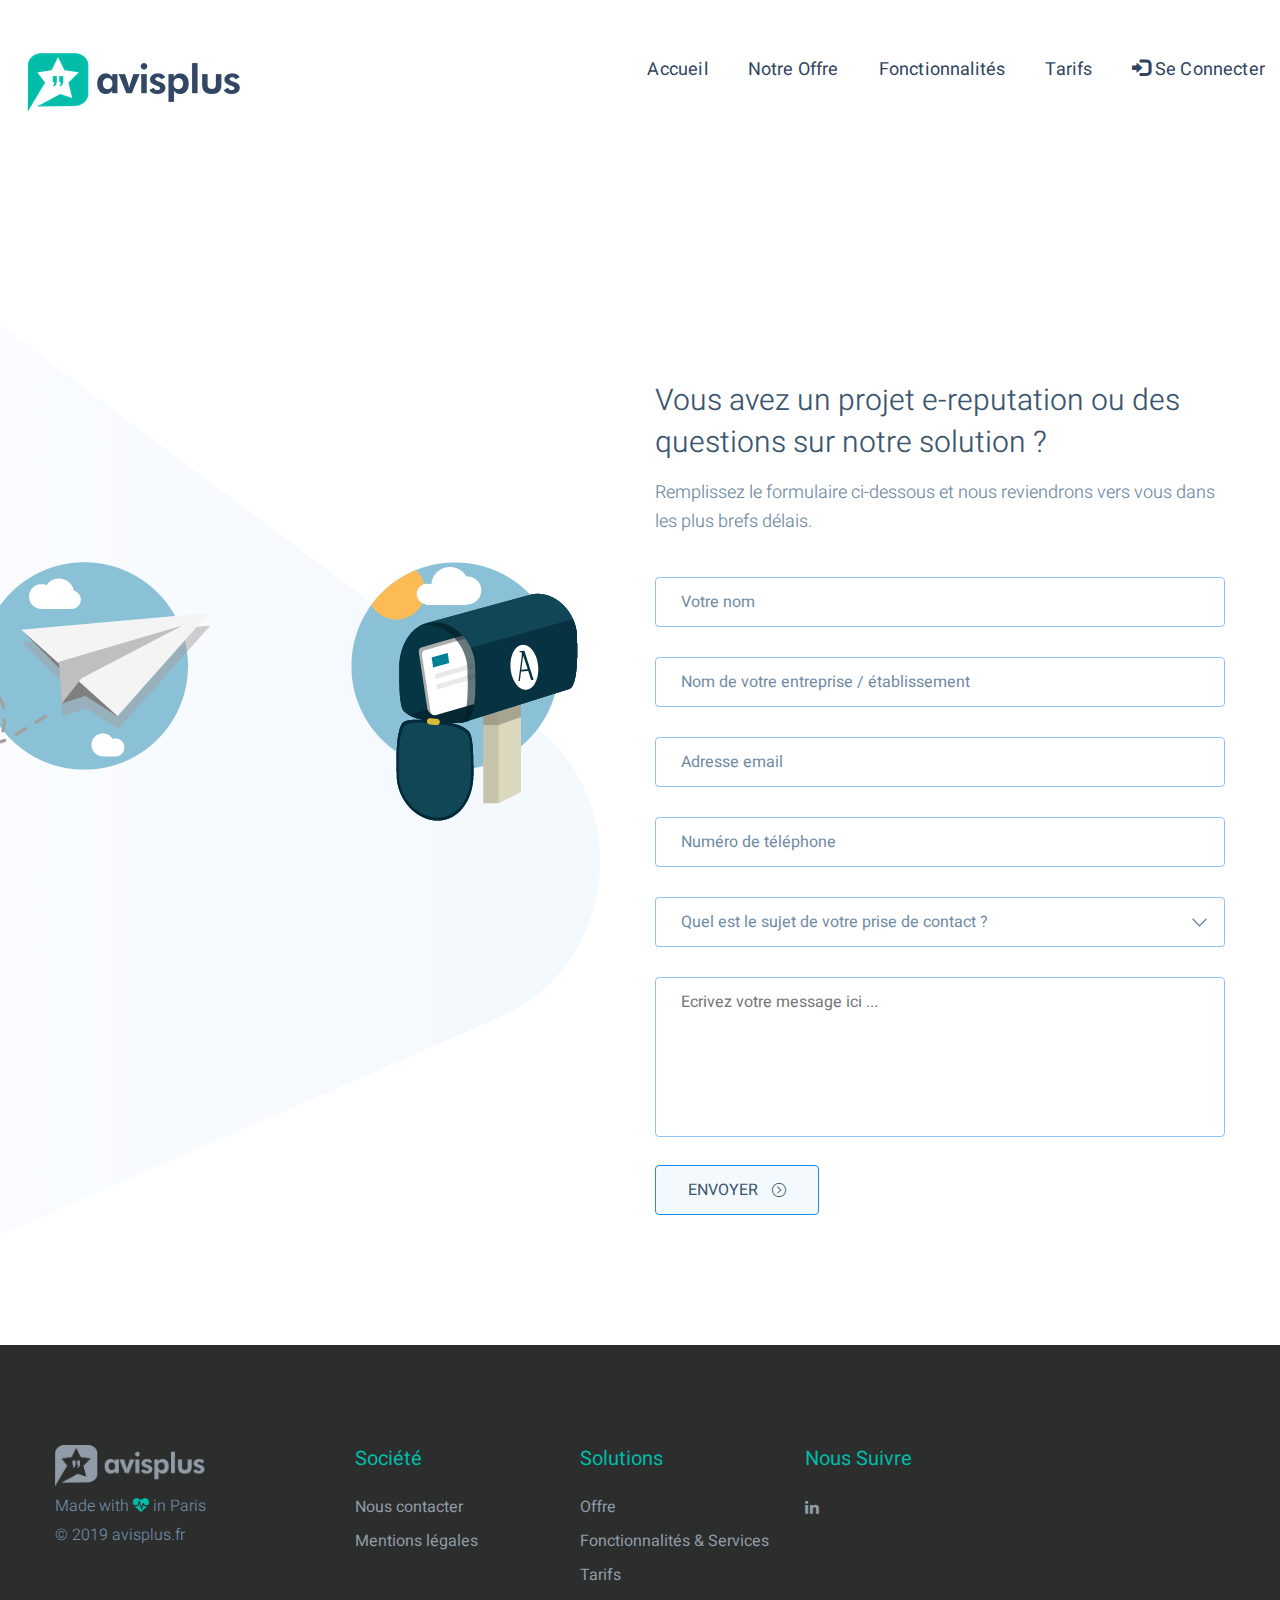
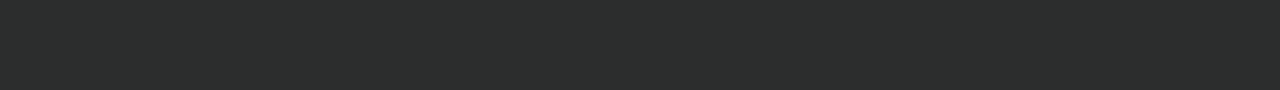
==== contact.html @ 587a40b3 "d" ====
<!DOCTYPE html>
<html>
<head>
<meta charset="utf-8">
<title>avisplus</title>
<!-- Stylesheets -->
<link href="css/bootstrap.css" rel="stylesheet">
<link href="css/style.css" rel="stylesheet">
<link href="css/custom.css" rel="stylesheet">
<link rel="shortcut icon" href="images/favicon.png" type="image/x-icon">
<link rel="icon" href="images/favicon.png" type="image/x-icon">
<!-- Responsive -->
<meta http-equiv="X-UA-Compatible" content="IE=edge">
<meta name="viewport" content="width=device-width, initial-scale=1.0, maximum-scale=1.0, user-scalable=0">
<link href="css/responsive.css" rel="stylesheet">
<!--[if lt IE 9]><script src="https://cdnjs.cloudflare.com/ajax/libs/html5shiv/3.7.3/html5shiv.js"></script><![endif]-->
<!--[if lt IE 9]><script src="js/respond.js"></script><![endif]-->
</head>

<body>

<div class="page-wrapper">
 	
    <!-- Preloader -->
    <div class="preloader"></div>
 	
    <!-- Main Header-->
    <header class="main-header">
    	
        <!-- Main Box  -->
    	<div class="main-box">
        	<div class="auto-container">
            	<div class="outer-container clearfix">
                    <!--Logo Box-->
                    <div id = "logobox" class="logo-box">
                        <div class="logo"><a href="index.html"><img id = "logo" src="images/logo.png" alt=""></a></div>
                    </div>
                    
                    <!--Nav Outer-->
                    <div class="nav-outer clearfix">
                        <!-- Main Menu -->
                        <nav class="main-menu">
                        
                            <div class="navbar-header">
                                <!-- Toggle Button -->    	
                                <button type="button" class="navbar-toggle" data-toggle="collapse" data-target=".navbar-collapse">
                                    <span class="icon-bar"></span>
                                    <span class="icon-bar"></span>
                                    <span class="icon-bar"></span>
                                </button>
                            </div>
                            
                            <div class="navbar-collapse collapse scroll-nav clearfix">
                                <ul class="navigation clearfix">
                                    <li><a href="index.html">Accueil</a></li>
                                    <li><a href="index.html#offer">Notre offre</a></li>
                                    <li><a href="index.html#features">Fonctionnalités</a></li>
                                    <li><a href="tarifs.html">Tarifs</a></li>
                                    <li><a href="https://julienz5.github.io/avisplus_connexion/" target="_blank"><span class="glyphicon glyphicon-log-in"></span> Se Connecter</a></li>
                                 </ul>
                            </div>
                            
                        </nav>
                        <!-- Main Menu End-->
                        
                        <!--Other Links-->
<!--                         <div class="other-links">
                        	<a href="#" class="theme-btn btn-style-one">SIGN IN</a>
                        </div> -->
                        
                    </div>
                    <!--Nav Outer End-->
                    
            	</div>    
            </div>
        </div>
    
    </header>
    <!--End Main Header -->
    
    
    <!--Main Banner / Banner One-->
    <section class="main-banner banner-one" id="banner">
    	<div class="auto-container">
        	<div class="row clearfix">
        </div>
    </section>
    <!--End Main Banner-->

   <!-- <div class="row clearfix" style="padding-bottom:150px; text-align:center; margin-right: 0px; margin-left: 0px">
        <p style="color:#314663">Vous avez un projet e-reputation ? Des questions sur notre offre ? Nous serions ravis d'en discuter avec vous !</p>
        <a href="mailto:contact@avisplus.fr"><span class="glyphicon glyphicon-envelope" style="font-size:50px; color: #909ca7; padding-top: 30px"></span></a>
        <p style="font-style: italic">contact@avisplus.fr</p>
        <a href="#"><span class="fa fa-linkedin" style="font-size:50px; color: #909ca7; padding-top: 30px"></span></a>
        <p style="font-style: italic">LinkedIn page</p>
   </div> -->

    <!-- Contact Section -->
    <section class="contact-section" id="contact">
            <div class="auto-container">
                <div class="row clearfix">
                    
                    <div class="image-column col-md-6 col-sm-12 col-xs-12">
                        <div class="inner">
                            <!-- <figure class="image"><img src="images/resource/featured-image-4.png" alt=""></figure> -->
                            <figure class="image"><img src="images/Buzon.png" alt=""></figure>
                        </div>
                    </div>
                    
                    <div class="form-column col-md-6 col-sm-12 col-xs-12">
                        <div class="sec-title">
                            <h2>Vous avez un projet e-reputation ou des questions sur notre solution ?</h2>
                            <div class="desc-text">Remplissez le formulaire ci-dessous et nous reviendrons vers vous dans les plus brefs délais. </div>
                        </div>
                        
                        <div class="default-form contact-form">
                            <form method="post" id="contact-form" action="sendemail.php">
                                <div class="form-group">
                                    <input type="text" name="pname" value="" placeholder="Votre nom" required>
                                </div>
                                
                                <div class="form-group">
                                    <input type="text" name="busname" value="" placeholder="Nom de votre entreprise / établissement" required>
                                </div>
                                
                                <div class="form-group">
                                    <input type="text" name="email" value="" placeholder="Adresse email" required>
                                </div>

                                <div class="form-group">
                                    <input type="text" name="phone" value="" placeholder="Numéro de téléphone">
                                </div>
                                
                                <div class="form-group">
                                    <select name="topic">
                                        <option>Quel est le sujet de votre prise de contact ?</option>
                                        <option>1 - Je souhaite améliorer la réputation en ligne de mon activité</option>
                                        <option>2 - J'ai une question sur la solution avisplus</option>
                                        <option>3 - Autre</option>
                                    </select>
                                </div>

                                <textarea name="descr" style="color: #6f8ba4; margin-bottom: 28px" placeholder="Ecrivez votre message ici ..." tabindex="5" required></textarea>

                                <div class="form-group">
                                    <button type="submit" class="theme-btn btn-style-two">Envoyer <span class="icon ti-arrow-circle-right"></span></button>
                                </div>
                                
                            </form>
                    </div>
                </div>
            </div>
        </section>

    
    <!--Footer Style One-->
    <footer class="footer-style-one">
        <!--Footer Upper-->
        <div class="footer-upper">
            <div class="auto-container">
                <div class="row clearfix">
                    <!--Big Column-->
                    <div class="big-column col-lg-3 col-md-12 col-sm-12 col-xs-12">
                        <div class="footer-column">
                            <div class="footer-widget about-widget">
                                <div class="widget-inner">
                                    <div><img id="logofooter" src="images/footer-logo.png" alt=""></div>
                                    <div class="copyright">Made with <i class="fa fa-heartbeat"></i> in Paris <br> &copy; 2019 avisplus.fr</div>
                                </div>
                            </div>
                        </div>
                    </div>
                    
                    <!--Big Column-->
                    <div class="big-column col-lg-9 col-md-12 col-sm-12 col-xs-12">    
                        <div class="row clearfix">
                        	<!--Footer  Column-->
                            <div class="footer-column col-lg-3 col-md-3 col-sm-6 col-xs-12">
                                <div class="footer-widget links-widget">
                                    <div class="widget-inner">
                                        <h3>Société</h3>
                                        <div class="links">
                                            <ul>
                                                <!-- <li><a href="#">Qui sommes-nous?</a></li>
                                                <li><a href="#">Nos références</a></li> -->
                                                <li><a href="contact.html">Nous contacter </a></li>
                                                <li><a href="mentions.html">Mentions légales</a></li>
                                            </ul>
                                        </div>
                                    </div>
                                </div>
                            </div>
                            
                            <!--Footer Column-->
                            <div class="footer-column col-lg-3 col-md-3 col-sm-6 col-xs-12">
                                <div class="footer-widget links-widget">
                                    <div class="widget-inner">
                                        <h3>Solutions</h3>
                                        <div class="links">
                                            <ul>
                                                <li><a href="index.html#offer">Offre</a></li>
                                                <li><a href="index.html#features">Fonctionnalités & Services</a></li>
                                                <li><a href="tarifs.html">Tarifs</a></li>
                                            </ul>
                                        </div>
                                    </div>
                                </div>
                            </div>
                            <!--Footer Column-->
                            <div class="footer-column col-lg-3 col-md-3 col-sm-6 col-xs-12">
                                <div class="footer-widget follow-widget">
                                    <div class="widget-inner">
                                    	<h3>Nous suivre</h3>
                                        <div class="social-links">
                                            <ul class="clearfix">
                                                <!-- <li><a href="#"><span class="fa fa-facebook-f"></span></a></li> -->
                                                <li><a href="#"><span class="fa fa-linkedin"></span></a></li>
                                            </ul>
                                        </div>
                                    </div>
                                </div>
                            </div>
                            
                        </div>
                    </div>
                </div>
            </div>
        </div>
        
    </footer>
    
    
</div>
<!--End pagewrapper-->

<!--Scroll to top-->
<div class="scroll-to-top scroll-to-target" data-target="html"><span class="fa fa-angle-double-up"></span></div>


<script src="js/jquery.js"></script> 
<script src="js/bootstrap.min.js"></script>
<script src="js/pagenav.js"></script>
<script src="js/jquery.scrollTo.js"></script>
<script src="js/jquery.fancybox.pack.js"></script>
<script src="js/owl.js"></script>
<script src="js/wow.js"></script>
<script src="js/validate.js"></script>
<script src="js/script.js"></script>


</body>
</html>
---- css/style.css ----
/* Spring - Software, App, Saas & Product Showcase Landing HTML5 Template */

/************ TABLE OF CONTENTS ***************
1. Fonts
2. Reset
3. Global
4. Main Header / Style One / Style Two
5. Main Banner / One / Two / Three / Four
6. What We Offer
7. Features Section
8. Services Section
9. Products Section
10. Inventory Section
11. Blog Section
12. Testimonials One
13. Contact Section
14. Main Footer / Style One / Style Two / Style Three
15. Specific Features
16. Clients Section
17. Testimonials Two
18. Sponsors Section
19. Call To Action
20. Features Section Two
21. Specific Features
22. Overview Section
23. Download App 
24. Invoice Section
25. Pricing Section
26. Call To Actions Two
27. Page Title
28. Sidebar Page Container
29. Sidebar
30. Sidebar Widgets
31. Blog Grid View
32. BLog Details
33. Comments Area
34. Comment Form
35. Styled Pagination
36. Responsive.css

**********************************************/

@import url('https://fonts.googleapis.com/css?family=Heebo:300,400,500,700,800,900');

/*
font-family: 'Heebo', sans-serif;
*/

@import url('font-awesome.css');
@import url('themify-icons.css');
@import url('linear-icons.css');
@import url('animate.css');
@import url('owl.css');
@import url('jquery.fancybox.css');

/*** 

====================================================================
	Reset
====================================================================

 ***/
* {
	margin:0px;
	padding:0px;
	border:none;
	outline:none;
}

/*** 

====================================================================
	Global Settings
====================================================================

 ***/

body {
	font-family: 'Heebo', sans-serif;
	font-size:18px;
	color:#6f8ba4;
	line-height:1.6em;
	font-weight:400;
	background:#ffffff;
	-webkit-font-smoothing: antialiased;
	-moz-font-smoothing: antialiased;
}

a{
	text-decoration:none;
	cursor:pointer;
	color:#1f8ceb;
}

a:hover,a:focus,a:visited{
	text-decoration:none;
	outline:none;
}

h1,h2,h3,h4,h5,h6 {
	position:relative;
	font-family: 'Heebo', sans-serif;
	font-weight:400;
	margin:0px;
	background:none;
	line-height:1.4em;
}

input,button,select,textarea{
	font-family: 'Heebo', sans-serif;
}

textarea{
	overflow:hidden;
}

p{
	position:relative;
	line-height:1.6em;	
}

.strike-through{
	text-decoration:line-through;	
}

.auto-container{
	position:static;
	max-width:1200px;
	padding:0px 15px;
	margin:0 auto;
}

.medium-container{
	max-width:850px;
}

.page-wrapper{
	position:relative;
	margin:0 auto;
	width:100%;
	min-width:300px;
	
}

ul,li{
	list-style:none;
	padding:0px;
	margin:0px;	
}

.theme-btn{
	display:inline-block;
	transition:all 0.3s ease;
	-moz-transition:all 0.3s ease;
	-webkit-transition:all 0.3s ease;
	-ms-transition:all 0.3s ease;
	-o-transition:all 0.3s ease;
}

.centered{
	text-align:center;	
}

.anim-3,.anim-3-all *{
	transition:all 0.3s ease;
	-moz-transition:all 0.3s ease;
	-webkit-transition:all 0.3s ease;
	-ms-transition:all 0.3s ease;
	-o-transition:all 0.3s ease;	
}

.anim-5,.anim-5-all *{
	transition:all 0.5s ease;
	-moz-transition:all 0.5s ease;
	-webkit-transition:all 0.5s ease;
	-ms-transition:all 0.5s ease;
	-o-transition:all 0.5s ease;	
}

.anim-7,.anim-7-all *{
	transition:all 0.7s ease;
	-moz-transition:all 0.7s ease;
	-webkit-transition:all 0.7s ease;
	-ms-transition:all 0.7s ease;
	-o-transition:all 0.7s ease;	
}

.btn-style-one{
	position:relative;
	padding:12px 45px;
	line-height:26px;
	background:#1f8ceb;
	font-size:16px;
	font-weight:400;
	color:#ffffff;
	text-transform:capitalize;
	text-align:center;
	font-family: 'Heebo', sans-serif;
	border-radius:4px;
}

.btn-style-one:hover{
	color:#ffffff;
	background:#3b566e;
}

.btn-style-two{
	position:relative;
	padding:10px 32px;
	line-height:28px;
	background:#f4f9fe;
	font-size:16px;
	font-weight:400;
	border:1px solid #1f8ceb;
	color:#3b566e;
	text-transform:uppercase;
	text-align:center;
	font-family: 'Heebo', sans-serif;
	border-radius:4px;
}

.btn-style-two .icon{
	position:relative;
	font-size:14px;
	vertical-align:middle;
	padding-left:10px;	
}

.btn-style-two:hover{
	color:#ffffff;
	background:#1f8ceb;
}

.btn-style-three{
	position:relative;
	line-height:24px;
	background:#f4f9fe;
	font-size:14px;
	font-weight:500;
	color:#466077;
	text-transform:uppercase;
	font-family: 'Heebo', sans-serif;
}

.btn-style-three.lightbox-image .icon{
	position:relative;
	display:inline-block;
	font-size:9px;
	vertical-align:middle;
	width:18px;
	height:18px;
	font-weight:700;
	line-height:16px;
	border:1px solid;
	border-radius:50%;
	text-align:center;
	padding-left:1px;
	margin-left:10px;	
}

.btn-style-three:hover{
	color:#1f8ceb;
}

.btn-style-four{
	position:relative;
	padding:10px 32px;
	line-height:28px;
	background:none;
	font-size:16px;
	font-weight:400;
	border:1px solid #466077;
	color:#3b566e;
	text-transform:uppercase;
	text-align:center;
	font-family: 'Heebo', sans-serif;
	border-radius:4px;
}

.btn-style-four .icon{
	position:relative;
	font-size:14px;
	vertical-align:middle;
	padding-left:10px;	
}

.btn-style-four:hover{
	color:#ffffff;
	background:#466077;
}

.btn-style-five{
	position:relative;
	padding:12px 45px;
	line-height:26px;
	background:#1fd1eb;
	font-size:16px;
	font-weight:400;
	color:#ffffff;
	text-transform:capitalize;
	text-align:center;
	font-family: 'Heebo', sans-serif;
	border-radius:4px;
}

.btn-style-five:hover{
	color:#ffffff;
	background:#3b566e;
}

.btn-style-six{
	position:relative;
	padding:11px 30px 9px;
	line-height:30px;
	background:#3c9bee;
	font-size:14px;
	font-weight:400;
	color:#ffffff;
	letter-spacing:0.03em;
	text-transform:uppercase;
	text-align:center;
	font-family: 'Heebo', sans-serif;
	border-radius:3px;
	-webkit-box-shadow:0px 0px 1px 0px rgba(0,0,0,0.90);
	-ms-box-shadow:0px 0px 1px 0px rgba(0,0,0,0.90);
	-o-box-shadow:0px 0px 1px 0px rgba(0,0,0,0.90);
	-moz-box-shadow:0px 0px 1px 0px rgba(0,0,0,0.90);
	box-shadow:0px 0px 1px 0px rgba(0,0,0,0.90);
}

.btn-style-six .icon{
	position:relative;
	font-size:14px;
	vertical-align:middle;
	padding-right:10px;	
}

.btn-style-six:hover{
	color:#466077;
	background:#ffffff;
}

.btn-style-seven{
	position:relative;
	padding:11px 32px 9px;
	line-height:28px;
	background:#f4f9fe;
	font-size:14px;
	font-weight:400;
	border:1px solid #aabed0;
	color:#6f8ba4;
	text-transform:uppercase;
	text-align:center;
	font-family: 'Heebo', sans-serif;
	border-radius:4px;
}

.btn-style-seven .icon{
	position:relative;
	font-size:14px;
	vertical-align:middle;
	padding-right:10px;	
}

.btn-style-seven:hover{
	color:#ffffff;
	background:#1f8ceb;
}

.btn-style-eight{
	position:relative;
	padding:11px 32px 9px;
	line-height:28px;
	background:#ffffff;
	font-size:14px;
	font-weight:400;
	border:1px solid #aabed0;
	color:#6f8ba4;
	text-transform:uppercase;
	text-align:center;
	font-family: 'Heebo', sans-serif;
	border-radius:4px;
}

.btn-style-eight .icon{
	position:relative;
	font-size:14px;
	vertical-align:middle;
	padding-right:10px;	
}

.btn-style-eight:hover{
	color:#ffffff;
	background:#1f8ceb;
}

.theme_color{
	color:#1f8ceb;	
}

.no-bg{
	background:none !important;	
}

.light-font{
	font-weight:300;	
}

.regular-font{
	font-weight:400;	
}

.semibold-font{
	font-weight:600;	
}

.bold-font{
	font-weight:700;	
}

img{
	display:inline-block;
	max-width:100%;	
}

.preloader{ position:fixed; left:0px; top:0px; width:100%; height:100%; z-index:999999; background-color:#ffffff; background-position:center center; background-repeat:no-repeat; background-image:url(../images/icons/preloader.svg);}


/*** 

====================================================================
	Scroll To Top style
====================================================================

***/

.scroll-to-top{
	position:fixed;
	bottom:20px;
	right:20px;
	width:60px;
	height:60px;
	color:#ffffff;
	font-size:20px;
	text-transform:uppercase;
	line-height:60px;
	text-align:center;
	z-index:100;
	cursor:pointer;
	background:#222222;
	display:none;
	-webkit-transition:all 300ms ease;
	-ms-transition:all 300ms ease;
	-o-transition:all 300ms ease;
	-moz-transition:all 300ms ease;
	transition:all 300ms ease;		
}

.scroll-to-top:hover{
	color:#ffffff;
	background:#1f8ceb;
}

/*** 

====================================================================
	Main Header style
====================================================================

***/

.main-header{
	position:absolute;
	left:0px;
	top:0px;
	z-index:99;
	width:100%;
	-webkit-transition:all 300ms ease;
	-ms-transition:all 300ms ease;
	-o-transition:all 300ms ease;
	-moz-transition:all 300ms ease;
	transition:all 300ms ease;
}

.main-header .auto-container{
	position:relative;
	max-width:1800px;	
}

.main-header.alternate .auto-container,
.main-header.header-style-two .auto-container{
	max-width:1200px;	
}

.main-header .main-box{
	position:relative;
	left:0px;
	top:30px;
	width:100%;
	padding:0px 50px;
	-webkit-transition:all 300ms ease;
	-ms-transition:all 300ms ease;
	-o-transition:all 300ms ease;
	-moz-transition:all 300ms ease;
	transition:all 300ms ease;
}

.main-header.header-style-two .main-box{
	top:0px;
	background:rgba(255,255,255,0.30);	
}

.main-header .main-box:after{
	content:'';
	position:absolute;
	left:0px;
	top:100%;
	height:0px;
	width:100%;
	opacity:0;
	border-bottom:1px solid rgba(0,0,0,0.10);
	-webkit-transition:all 300ms ease;
	-ms-transition:all 300ms ease;
	-o-transition:all 300ms ease;
	-moz-transition:all 300ms ease;
	transition:all 300ms ease;
		
}

.main-header.fixed-header .main-box:after,
.main-header.header-style-two .main-box:after{
	opacity:1;
}

.main-header.fixed-header .main-box{
	position:fixed;
	top:0px;
	z-index:999;
	opacity:1;
	visibility:visible;
	background-color:#ffffff;
}

.main-header.header-style-two.fixed-header .main-box{
	top:0px;
	background:rgba(0,0,0,0.90);	
}

.main-header .main-box .outer-container{
	position:relative;
}

.main-header .main-box .logo-box{
	position:relative;
	float:left;
	left:0px;
	padding:15px 0px;
}

.main-header .main-box .logo-box .logo img{
	display:inline-block;
	max-width:100%;
	-webkit-transition:all 300ms ease;
	-ms-transition:all 300ms ease;
	-o-transition:all 300ms ease;
	-moz-transition:all 300ms ease;
	transition:all 300ms ease;	
}

.main-header .nav-outer{
	position:relative;
	float:right;
}

.main-header .nav-outer .other-links{
	position:relative;
	float:left;
	padding-top:20px;
	margin-left:50px;
}

.main-header.header-style-two .nav-outer .other-links{
	margin-left:30px;	
}

.main-header .nav-outer .other-links .btn-style-one{
	padding:7px 40px;	
}

.main-header.alternate .nav-outer .other-links .theme-btn{
	text-transform:capitalize;
	padding:7px 32px;
}

.main-header.header-style-two .nav-outer .other-links .theme-btn{
	position:relative;
	text-transform:capitalize;
	color:#ffffff;
	top:7px;
	line-height:18px;
	font-size:16px;
	padding:2px 0px 0px 25px;
	border-left:1px solid #ffffff;
}

.main-header.header-style-two .nav-outer .other-links .theme-btn:hover{
	text-decoration:underline;	
}

.main-menu{
	position:relative;
	float:left;
	-webkit-transition:all 300ms ease;
	-ms-transition:all 300ms ease;
	-o-transition:all 300ms ease;
	-moz-transition:all 300ms ease;
	transition:all 300ms ease;	
}

.main-menu .navbar-collapse{
	padding:0px;	
}

.main-menu .navigation{
	position:relative;
	font-family: 'Heebo', sans-serif;
}

.main-menu .navigation > li{
	position:relative;
	float:left;
	margin:0px 0px 0px 40px;
}

.main-menu .navigation > li > a{
	position:relative;
	display:block;
	color:#51718c;
	line-height:30px;
	text-transform:capitalize;
	letter-spacing:0.01em;
	opacity:1;
	padding:25px 0px;
	font-size:18px;
	font-weight:400;
	transition:all 500ms ease;
	-moz-transition:all 500ms ease;
	-webkit-transition:all 500ms ease;
	-ms-transition:all 500ms ease;
	-o-transition:all 500ms ease;
}

.header-style-two .main-menu .navigation > li > a{
	color:#ffffff;	
}

.main-menu .navigation > li > a:before{
	content:'';
	position:absolute;
	left:0px;
	bottom:20px;
	width:0px;
	border-bottom:2px solid #1f8ceb;
	transition:all 500ms ease;
	-moz-transition:all 500ms ease;
	-webkit-transition:all 500ms ease;
	-ms-transition:all 500ms ease;
	-o-transition:all 500ms ease;	
}

.header-style-two .main-menu .navigation > li > a:before{
	bottom:auto;
	top:0px;
	border-bottom-color:#ffffff;	
}

.main-menu .navigation > li:hover > a,
.main-menu .navigation > li.current > a,
.main-menu .navigation > li.current-menu-item > a{
	color:#1f8ceb;
	opacity:1;
}

.header-style-two .main-menu .navigation > li:hover > a,
.header-style-two .main-menu .navigation > li.current > a,
.header-style-two .main-menu .navigation > li.current-menu-item > a{
	color:#ffffff;
}

.main-menu .navigation > li:hover > a:before,
.main-menu .navigation > li.current > a:before,
.main-menu .navigation > li.current-menu-item > a:before{
	width:22px;
}

.header-style-two .main-menu .navigation > li:hover > a:before,
.header-style-two .main-menu .navigation > li.current > a:before,
.header-style-two .main-menu .navigation > li.current-menu-item > a:before{
	width:100%;
}

.main-menu .navigation > li > ul{
	position:absolute;
	left:0px;
	top:100%;
	width:240px;
	padding:0px;
	z-index:100;
	display:none;
	background:#ffffff;
	border-top:2px solid #1f8ceb;
	-webkit-box-shadow:2px 2px 5px 1px rgba(0,0,0,0.05),-2px 0px 5px 1px rgba(0,0,0,0.05);
	-ms-box-shadow:2px 2px 5px 1px rgba(0,0,0,0.05),-2px 0px 5px 1px rgba(0,0,0,0.05);
	-o-box-shadow:2px 2px 5px 1px rgba(0,0,0,0.05),-2px 0px 5px 1px rgba(0,0,0,0.05);
	-moz-box-shadow:2px 2px 5px 1px rgba(0,0,0,0.05),-2px 0px 5px 1px rgba(0,0,0,0.05);
	box-shadow:2px 2px 5px 1px rgba(0,0,0,0.05),-2px 0px 5px 1px rgba(0,0,0,0.05);
	transition:all 500ms ease;
	-moz-transition:all 500ms ease;
	-webkit-transition:all 500ms ease;
	-ms-transition:all 500ms ease;
	-o-transition:all 500ms ease;
}

.main-menu .navigation > li > ul.from-right{
	left:auto;
	right:100%;	
}

.main-menu .navigation > li > ul > li{
	position:relative;
	width:100%;
	border-bottom:1px solid rgba(0,0,0,0.15);
}

.main-menu .navigation > li > ul > li:last-child{
	border-bottom:none;	
}

.main-menu .navigation > li > ul > li > a{
	position:relative;
	display:block;
	padding:12px 20px;
	line-height:22px;
	font-weight:400;
	font-size:15px;
	text-transform:capitalize;
	color:#222222;
	transition:all 500ms ease;
	-moz-transition:all 500ms ease;
	-webkit-transition:all 500ms ease;
	-ms-transition:all 500ms ease;
	-o-transition:all 500ms ease;
}

.main-menu .navigation > li > ul > li:hover > a{
	background:#3b566e;
	color:#ffffff;	
}

.main-menu .navigation > li > ul > li.dropdown > a:after{
	font-family: 'FontAwesome';
	content: "\f105";
	position:absolute;
	right:10px;
	top:12px;
	width:10px;
	height:20px;
	display:block;
	line-height:20px;
	font-size:16px;
	font-weight:normal;
	text-align:center;
	z-index:5;	
}

.main-menu .navigation > li > ul > li > ul{
	position:absolute;
	left:100%;
	top:20px;
	width:220px;
	padding:0px;
	z-index:100;
	display:none;
	background:#ffffff;
	-webkit-box-shadow:2px 2px 5px 1px rgba(0,0,0,0.05),-2px 0px 5px 1px rgba(0,0,0,0.05);
	-ms-box-shadow:2px 2px 5px 1px rgba(0,0,0,0.05),-2px 0px 5px 1px rgba(0,0,0,0.05);
	-o-box-shadow:2px 2px 5px 1px rgba(0,0,0,0.05),-2px 0px 5px 1px rgba(0,0,0,0.05);
	-moz-box-shadow:2px 2px 5px 1px rgba(0,0,0,0.05),-2px 0px 5px 1px rgba(0,0,0,0.05);
	box-shadow:2px 2px 5px 1px rgba(0,0,0,0.05),-2px 0px 5px 1px rgba(0,0,0,0.05);
}

.main-menu .navigation > li > ul > li > ul > li{
	position:relative;
	width:100%;
	border-bottom:1px solid rgba(0,0,0,0.15);
}

.main-menu .navigation > li > ul > li > ul > li:last-child{
	border-bottom:none;	
}

.main-menu .navigation > li > ul > li  > ul > li > a{
	position:relative;
	display:block;
	padding:12px 20px;
	line-height:22px;
	font-weight:400;
	font-size:13px;
	text-transform:capitalize;
	color:#222222;
	transition:all 500ms ease;
	-moz-transition:all 500ms ease;
	-webkit-transition:all 500ms ease;
	-ms-transition:all 500ms ease;
	-o-transition:all 500ms ease;
}

.main-menu .navigation > li > ul > li  > ul > li > a:hover{
	background:#1f8ceb;
	color:#ffffff;
}

.main-menu .navigation > li.dropdown:hover > ul{
	visibility:visible;
	opacity:1;
	top:100%;	
}

.main-menu .navigation li > ul > li.dropdown:hover > ul{
	visibility:visible;
	opacity:1;
	top:0px;
	transition:all 500ms ease;
	-moz-transition:all 500ms ease;
	-webkit-transition:all 500ms ease;
	-ms-transition:all 500ms ease;
	-o-transition:all 500ms ease;	
}

.main-menu .navbar-collapse > ul li.dropdown .dropdown-btn{
	position:absolute;
	right:10px;
	top:6px;
	width:34px;
	height:30px;
	border:1px solid #ffffff;
	text-align:center;
	font-size:18px;
	line-height:28px;
	color:#3b566e;
	background:#ffffff;
	cursor:pointer;
	z-index:5;
	display:none;
}

/*** 

====================================================================
	Main Banner style
====================================================================

***/

.main-banner{
	position:relative;
	z-index:1;
}

/*Banner One*/
.banner-one{
	position:relative;
	padding:250px 0px 100px;
	background-position:left top;
	background-repeat:no-repeat;
	background-size:cover;	
}

.banner-one .text-column,
.banner-one .image-column{
	margin-bottom:30px;	
}

.banner-one .text-column .inner{
	position:relative;
	padding-top:100px;	
}

.banner-one .text-column h4{
	font-size:18px;
	color:#1f8ceb;
	text-transform:capitalize;
	margin-bottom:30px;	
}

.banner-one .text-column h2{
	font-size:36px;
	font-weight:300;
	color:#3b566e;
	margin-bottom:15px;	
}

.banner-one .text-column p{
	font-size:18px;
	margin-bottom:50px;	
}

/*Banner Two*/
.banner-two{
	position:relative;
	padding:270px 0px;
	background-position:center top;
	background-repeat:no-repeat;
	background-size:cover;	
}

.banner-two:before{
	content:'';
	position:absolute;
	bottom:-300px;
	left:0px;
	width:100%;
	height:437px;
	background:url(../images/background/banner-shape-1.png) left bottom no-repeat;	
}

.banner-two .text-column,
.banner-two .image-column{
	margin-bottom:30px;	
}

.banner-two .text-column .inner{
	position:relative;
	padding-top:40px;	
}

.banner-two .text-column h4{
	font-size:18px;
	color:#1f8ceb;
	text-transform:capitalize;
	margin-bottom:20px;	
}

.banner-two .text-column h2{
	font-size:34px;
	font-weight:400;
	color:#2a2f40;
	margin-bottom:15px;	
}

.banner-two .text-column p{
	font-size:18px;
	margin-bottom:40px;	
}

/*Banner Three*/
.banner-three{
	position:relative;
	padding:340px 0px;
	background-position:center top;
	background-repeat:no-repeat;
	background-size:cover;
	overflow:hidden;
}

.banner-three:before{
	content:'';
	position:absolute;
	bottom:0px;
	left:0px;
	width:100%;
	height:200px;
	background:url(../images/background/banner-shape-2.png) left bottom no-repeat;	
}

.banner-three .image-layer{
	position:absolute;
	right:0px;
	top:0px;
	width:50%;
	left:50%;
	height:100%;
	background-position:right bottom;
	background-repeat:no-repeat;
	background-size:100% auto;
}

.banner-three .text-column{
	position:relative;
}

.banner-three .text-column .inner{
	position:relative;	
}

.banner-three .text-column h4{
	font-size:18px;
	color:#1f8ceb;
	text-transform:capitalize;
	margin-bottom:20px;	
}

.banner-three .text-column h2{
	font-size:34px;
	font-weight:500;
	color:#2a2f40;
	line-height:1.3em;
	margin-bottom:15px;	
}

.banner-three .text-column p{
	font-size:18px;
	margin-bottom:40px;	
}

.banner-three .text-column .links-box a{
	position:relative;
	display:inline-block;
	margin-right:30px;
	margin-bottom:20px;	
}

/*Banner Four*/
.banner-four{
	position:relative;
	padding:280px 0px 300px;
	background-color:#f9fcfe;
	background-position:center top;
	background-repeat:no-repeat;
	background-size:cover;
	overflow:hidden;
}

.banner-four:before{
	content:'';
	position:absolute;
	bottom:0px;
	left:0px;
	width:100%;
	height:250px;
	background:url(../images/background/bg-shape-ten.png) right top no-repeat;	
}

.banner-four .text-column,
.banner-four .image-column{
	margin-bottom:30px;	
}

.banner-four .text-column .inner{
	position:relative;
	padding-top:80px;
	color:#ffffff;	
}

.banner-four .text-column h2{
	font-size:36px;
	font-weight:400;
	margin-bottom:10px;	
}

.banner-four .text-column p{
	font-size:18px;
	font-weight:300;
	margin-bottom:50px;	
}

.banner-four .text-column .theme-btn{
	margin-right:30px;	
}

/*** 

====================================================================
	Heading Styles
====================================================================

***/

.sec-title{
	position:relative;
	margin-bottom:60px;	
}

.sec-title.centered{
	margin-bottom:70px;	
}

.sec-title .icon{
	position:relative;
	line-height:1em;
	font-size:60px;
	margin-bottom:30px;	
}

.sec-title h2{
	position:relative;
	font-size:30px;
	color:#3b566e;
	font-weight:300;
	line-height:1.4em;
}

.sec-title .desc-text{
	position:relative;
	font-size:18px;
	line-height:1.6em;
	font-weight:300;
	padding-top:15px;	
}

.sec-title.centered .desc-text{
	max-width:720px;
	margin:0 auto;	
}

.sec-title-two{
	position:relative;
	margin-bottom:40px;	
}

.sec-title-two.centered{
	margin-bottom:70px;	
}

.sec-title-two h2{
	position:relative;
	font-size:30px;
	color:#3b566e;
	font-weight:400;
	line-height:1.4em;
	padding-bottom:20px;
}

.sec-title-two.alternate h2{
	color:#00000e;
}

.sec-title-two h2:before{
	content:'';
	position:absolute;
	left:0px;
	bottom:0px;
	width:50px;
	border-bottom:3px solid #6db3f1;	
}

.sec-title-two.centered h2:before{
	left:50%;
	margin-left:-25px;	
}

.sec-title-two .desc-text{
	position:relative;
	font-size:18px;
	line-height:1.6em;
	font-weight:300;
	padding-top:30px;	
}

.sec-title-two.centered .desc-text{
	max-width:550px;
	margin:0 auto;	
}

.sec-title-three{
	position:relative;
	margin-bottom:50px;	
}

.sec-title-three.centered{
	margin-bottom:60px;	
}

.sec-title-three h2{
	position:relative;
	font-size:30px;
	color:#3b566e;
	font-weight:300;
	line-height:1.4em;
}

.sec-title-three .desc-text{
	position:relative;
	font-size:18px;
	line-height:1.6em;
	font-weight:300;
	padding-top:20px;	
}

.sec-title-three.centered .desc-text{
	max-width:720px;
	margin:0 auto;	
}

/*** 

====================================================================
	Products Section
====================================================================

***/

.products-section{
	position:relative;
	padding:130px 0px;
}

.products-section .services-outer{
	position:relative;
	border:1px solid #deeefc;
	border-radius:3px;	
}

.service-style-one{
	position:relative;
	padding:0px;
	margin:0px;
}

.service-style-one .inner-box{
	position:relative;
	display:block;
	padding:45px 32px 60px;
	border-right:1px solid #deeefc;
	background:url(../images/background/bg-shape-one.png) left top no-repeat;
}

.services-outer .service-style-one:last-child .inner-box{
	border-right:none;	
}

.service-style-one .inner-box .icon{
	position:relative;
	margin-bottom:30px;
}

.service-style-one .inner-box h3{
	color:#3b566e;
	font-size:18px;
	font-weight:500;
	margin-bottom:15px;
}

.service-style-one .inner-box h3 a{
	color:#3b566e;
}

.service-style-one .inner-box h3 a:hover{
	color:#1f8ceb;
	text-decoration:underline;
}

.service-style-one .inner-box .text{
	font-size:18px;
	font-weight:400;
	margin-bottom:40px;
}

.service-style-one .inner-box .link-box{
	position:relative;
	text-align:right;
}

.service-style-one .inner-box .link-box a{
	color:#6f8ba4;
	font-size:14px;
	text-transform:uppercase;
}

.service-style-one .inner-box .link-box a .icon{
	position:relative;
	vertical-align:middle;
	padding-left:10px;
}

.service-style-one .inner-box .link-box a:hover{
	color:#1f8ceb;
}

/*** 

====================================================================
	Features Section
====================================================================

***/

.features-section{
	position:relative;
	background:#f4f9fe;
	padding:130px 0px 150px;
}

.features-section.alternate{
	background:#ffffff;	
}

.features-section .features-column{
	position:relative;	
}

.features-section .carousel-column{
	position:relative;
	margin-bottom:30px;	
}

.feature-block-one{
	position:relative;
	margin-bottom:30px;
}

.feature-block-one .inner-box{
	position:relative;
	padding-right:30px;
	display:block;
}

.feature-block-one .inner-box .icon{
	position:relative;
	margin-bottom:20px;
}

.feature-block-one .inner-box h3{
	color:#3b566e;
	font-size:18px;
	font-weight:500;
	margin-bottom:12px;
}

.feature-block-one .inner-box h3 a{
	color:#3b566e;
}

.feature-block-one .inner-box h3 a:hover{
	color:#1f8ceb;
}

.feature-block-one .inner-box .text{
	font-size:18px;
	font-weight:400;
}

.features-section .carousel-column .inner{
	position:relative;
	padding-left:70px;	
}

.features-section .carousel-column .inner:before{
	content:'';
	position:absolute;
	right:-130px;
	top:-110px;
	width:290px;
	height:290px;
	background:url(../images/background/bg-shape-two.png) center center no-repeat;	
}

.features-section.alternate .carousel-column .inner:before{
	background:url(../images/background/bg-shape-three.png) center center no-repeat;	
}

.image-carousel-one{
	position:relative;
	-webkit-box-shadow:3px 3px 15px 0px rgba(0,0,0,0.15);
	-ms-box-shadow:3px 3px 15px 0px rgba(0,0,0,0.15);
	-o-box-shadow:3px 3px 15px 0px rgba(0,0,0,0.15);
	-moz-box-shadow:3px 3px 15px 0px rgba(0,0,0,0.15);
	box-shadow:3px 3px 15px 0px rgba(0,0,0,0.15);
}

.image-carousel-one img{
	display:block;
	border-radius:4px;	
}

.image-carousel-one .owl-nav{
	display:none;	
}

.image-carousel-one .owl-dots{
	position:absolute;
	left:0px;
	bottom:-80px;
	width:100%;
	text-align:center;	
}

.image-carousel-one .owl-dots .owl-dot{
	position:relative;
	display:inline-block;
	margin:0px 5px;	
}

.image-carousel-one .owl-dots .owl-dot span{
	position:relative;
	display:block;
	width:16px;
	height:16px;
	border:2px solid #1f8ceb;
	border-radius:50%;
	transition:all 500ms ease;
	-moz-transition:all 500ms ease;
	-webkit-transition:all 500ms ease;
	-ms-transition:all 500ms ease;
	-o-transition:all 500ms ease;
	-webkit-transform:scale(0.7);
	-ms-transform:scale(0.7);
	-o-transform:scale(0.7);
	-moz-transform:scale(0.7);
	transform:scale(0.7);		
}

.image-carousel-one .owl-dots .owl-dot.active span{
	-webkit-transform:scale(1);	
	-ms-transform:scale(1);	
	-o-transform:scale(1);	
	-moz-transform:scale(1);	
	transform:scale(1);	
}

/*** 

====================================================================
	Inventory Section
====================================================================

***/

.inventory-section{
	position:relative;
	background:#f4f9fe;
	padding:130px 0px 170px;
}

.inventory-section .sec-title{
	margin-bottom:32px;	
}

.inventory-section .content-box{
	position:relative;
	max-width:610px;
	margin:0 auto;	
}

.inventory-section .content-box:before{
	content:'';
	position:absolute;
	left:-130px;
	bottom:-110px;
	width:290px;
	height:290px;
	background:url(../images/background/bg-shape-two.png) center center no-repeat;	
}

.inventory-section .content-box:after{
	content:'';
	position:absolute;
	right:-130px;
	top:-110px;
	width:290px;
	height:290px;
	background:url(../images/background/bg-shape-two.png) center center no-repeat;	
}

.inventory-tabs{
	position:relative;
	z-index:5;	
}

.inventory-tabs .tab-buttons{
	position:relative;
	text-align:center;
	font-size:16px;
	margin-bottom:25px;
}

.inventory-tabs .tab-buttons .tab-btn{
	position:relative;
	color:#51718c;
	display:inline-block;
	text-transform:capitalize;
	line-height:24px;
	margin:0px 10px;
	cursor:pointer;
}

.inventory-tabs .tab-buttons .active-btn{
	color:#1f8ceb;	
}

.inventory-tabs .tabs-content{
	position:relative;	
}

.inventory-tabs .tabs-content .tab{
	position:relative;
	opacity:0;
	visibility:hidden;
	height:0;
	overflow:hidden;
	transition:opacity 300ms ease;
	-moz-transition:opacity 300ms ease;
	-webkit-transition:opacity 300ms ease;
	-ms-transition:opacity 300ms ease;
	-o-transition:opacity 300ms ease;
}

.inventory-tabs .tabs-content .active-tab{
	position:relative;
	opacity:1;
	visibility:visible;
	height:auto;
	overflow:visible;
}

/*** 

====================================================================
	Testimonials Section
====================================================================

***/

.testimonials-section{
	position:relative;
	background:#ffffff;
	padding:130px 0px 170px;
	border-bottom:1px solid rgba(31,140,235,0.30);
	overflow:hidden;
}

.testimonials-section .outer-container{
	position:relative;	
}

.testimonials-section .outer-container:before{
	content:'';
	position:absolute;
	right:-230px;
	bottom:-160px;
	width:660px;
	height:670px;
	background:url(../images/background/bg-shape-four.png) center right no-repeat;	
}

.testimonials-carousel-one{
	position:relative;	
}

.testimonials-carousel-one .text-column{
	position:relative;	
}

.testimonials-carousel-one .text-column .inner{
	position:relative;
}

.testimonials-carousel-one .text-column .text{
	font-size:30px;
	font-weight:300;
	line-height:1.4em;
	color:#3b566e;
	font-style:italic;	
}

.testimonials-carousel-one .info-column .inner{
	position:relative;
	padding-top:25px;
	text-align:right;
}

.testimonials-carousel-one .info-column .info{
	position:relative;
	text-align:left;
	display:inline-block;
	min-height:66px;
	padding-top:10px;
	padding-left:96px;
	font-size:14px;
	color:#6f8ba4;
}

.testimonials-carousel-one .info-column .info h4{
	font-size:17px;
	color:#3b566e;	
}

.testimonials-carousel-one .info-column .info .thumb{
	position:absolute;
	left:0px;
	top:0px;
	width:66px;
	height:66px;
	border:1px solid #1f8ceb;	
}

.testimonials-carousel-one .owl-nav{
	display:none;	
}

.testimonials-carousel-one .owl-dots{
	position:absolute;
	left:0px;
	bottom:-60px;
	width:100%;
}

.testimonials-carousel-one .owl-dots .owl-dot{
	position:relative;
	display:inline-block;
	margin:0px 10px 0px 0px;	
}

.testimonials-carousel-one .owl-dots .owl-dot span{
	position:relative;
	display:block;
	width:16px;
	height:16px;
	border:2px solid #1f8ceb;
	border-radius:50%;
	transition:all 500ms ease;
	-moz-transition:all 500ms ease;
	-webkit-transition:all 500ms ease;
	-ms-transition:all 500ms ease;
	-o-transition:all 500ms ease;
	-webkit-transform:scale(0.7);
	-ms-transform:scale(0.7);
	-o-transform:scale(0.7);
	-moz-transform:scale(0.7);
	transform:scale(0.7);		
}

.testimonials-carousel-one .owl-dots .owl-dot.active span{
	-webkit-transform:scale(1);	
	-ms-transform:scale(1);	
	-o-transform:scale(1);	
	-moz-transform:scale(1);	
	transform:scale(1);	
}

/*** 

====================================================================
	Contact Section
====================================================================

***/

.contact-section{
	position:relative;
	background:#ffffff;
	padding:130px 0px 100px;
}

.contact-section:before{
	content:'';
	position:absolute;
	left:0px;
	margin-left:-40px;
	top:0px;
	width:50%;
	height:100%;
	background:url(../images/background/bg-shape-five.png) right center no-repeat;
		
}

.contact-section .sec-title{
	margin-bottom:40px;	
}

.contact-section .image-column{
	position:relative;	
}

.contact-section .image-column .inner{
	position:relative;
	margin-top:170px;
}

.contact-section .image-column .inner img{
	max-width:none;
	position:absolute;
	right:40px;
	top:0px;	
}

.contact-section .form-column{
	position:relative;	
}

/*** 

====================================================================
	Default Form Style
====================================================================

***/

.default-form .form-group{
	position:relative;
	margin-bottom:30px;	
}

.default-form .form-group .field-label{
	display:block;
	line-height:24px;
	text-transform:uppercase;
	margin-bottom:10px;
	color:#232323;
	font-weight:500;
	font-size:13px;
}

.default-form .form-group .field-label sup{
	color:#ff0000;
	font-size:14px;
}

.default-form input[type="text"],
.default-form input[type="email"],
.default-form input[type="password"],
.default-form select,
.default-form textarea{
	display:block;
	width:100%;
	line-height:28px;
	height:50px;
	font-size:16px;
	border:1px solid rgba(31,140,235,0.50);
	padding:10px 25px;	
	background:none;
	color:#6f8ba4;
	border-radius:4px;
	transition:all 500ms ease;
	-webkit-transition:all 500ms ease;
	-ms-transition:all 500ms ease;
	-o-transition:all 500ms ease;	
}

.default-form .form-group input::-webkit-input-placeholder{
	color:#6f8ba4;
}

.default-form select{
	cursor:pointer;
	-moz-appearance:none;
	-webkit-appearance:none;
	-ms-appearance:none;
	-o-appearance:none;
	background:#ffffff url(../images/icons/icon-select.png) right center no-repeat;
}

.default-form textarea{
	height:160px;
	resize:none;	
}

.default-form select option{
	text-indent:25px;	
}

.default-form input:focus,
.default-form select:focus,
.default-form textarea:focus{
	border-color:#1f8ceb;
}

.default-form input.error,
.default-form select.error,
.default-form textarea.error{
	border-color:#ff0000 !important;	
}

.default-form label.error{
	display:none;
	line-height:24px;
	padding:5px 0px 0px;
	margin:0px;
	text-transform:uppercase;
	font-size:11px;
	color:#ff0000;
	font-weight:500;	
}


/*** 

====================================================================
	Footer Style One
====================================================================

***/

.footer-style-one{
	position:relative;
	background:#ecf4f9;
	font-size:16px;
}

.footer-style-one.dark-version{
	background:#202631;
	color:#6f8ba4;	
}

.footer-style-one .footer-upper{
	position:relative;
	padding:100px 0px 70px;
}

.footer-style-one .footer-upper .footer-column{
	position:relative;
	margin-bottom:30px;	
}

.footer-style-one .footer-upper .footer-widget{
	position:relative;
}

.footer-style-one .footer-upper h3{
	position:relative;
	font-size:20px;
	font-weight:400;
	text-transform:capitalize;
	color:#FF5A5A;
	margin-bottom:20px;
}

.footer-style-one.dark-version .footer-upper h3{
	color:#ffffff;	
}

.footer-style-one .footer-upper .copyright{
	position:relative;
	font-size:16px;
	font-weight:300;
}

.footer-style-one .social-links{
	position:relative;	
}

.footer-style-one .social-links li{
	position:relative;
	float:left;
	margin-right:20px;
}

.footer-style-one .social-links li a{
	position:relative;
	display:block;
	color:#909ca7;
	transition:all 0.3s ease;
	-moz-transition:all 0.3s ease;
	-webkit-transition:all 0.3s ease;
	-ms-transition:all 0.3s ease;
	-o-transition:all 0.3s ease;
}

.footer-style-one .social-links li a:hover{
	color:white;	
}

.footer-style-one.dark-version .social-links li a:hover{
	color:white;	
}

.footer-style-one .links{
	position:relative;	
}

.footer-style-one .links li{
	position:relative;
	margin-bottom:5px;
}

.footer-style-one .links li:last-child{
	margin-bottom:0px;	
}

.footer-style-one .links li a{
	position:relative;
	display:inline-block;
	line-height:24px;
	color:#909ca7;
	transition:all 0.3s ease;
	-moz-transition:all 0.3s ease;
	-webkit-transition:all 0.3s ease;
	-ms-transition:all 0.3s ease;
	-o-transition:all 0.3s ease;
}

.footer-style-one .links li a:hover{
	color:white;	
}

.footer-style-one.dark-version .links li a:hover{
	color:#ffffff;	
}

.footer-style-one .info-widget .text{
	position:relative;
	color:#777777;
	line-height:24px;
}

.footer-style-one.dark-version .info-widget .text{
	color:#6f8ba4;	
}

/***
====================================================================
	Features Section Two
====================================================================

***/

.features-section-two{
	position:relative;
	padding:0px;
	background:#f2f5f8;
}

.features-section-two .features-container{
	position:relative;
	padding:85px 80px 10px;
	background:#ffffff;
	border-radius:4px;
	-webkit-box-shadow:0px 0px 5px 0px rgba(0,0,0,0.10);
	-ms-box-shadow:0px 0px 5px 0px rgba(0,0,0,0.10);
	-o-box-shadow:0px 0px 5px 0px rgba(0,0,0,0.10);
	-moz-box-shadow:0px 0px 5px 0px rgba(0,0,0,0.10);
	box-shadow:0px 0px 5px 0px rgba(0,0,0,0.10);
	z-index:2;	
}

.features-section-two .text-column{
	position:relative;
	margin-bottom:70px;	
}

.features-section-two .text-column h2{
	color:#3b566e;
	font-size:30px;
	margin-bottom:40px;
	padding-bottom:15px;	
}

.features-section-two .text-column h2:before{
	content:'';
	position:absolute;
	left:0px;
	bottom:0px;
	width:50px;
	border-bottom:2px solid #6db3f1;	
}

.features-section-two .text-column .text{
	color:#466077;
	font-weight:300;
	margin-bottom:30px;	
}

.more-link-one{
	position:relative;	
}

.more-link-one a{
	position:relative;
	color:#3b566e;
	font-size:14px;
	font-weight:400;
	text-transform:uppercase;
}

.more-link-one a .icon{
	position:relative;
	margin-left:10px;
	vertical-align:middle;	
}

.more-link-one a:hover{
	color:#1f8ceb;	
}

.features-section-two .features-column{
	position:relative;
}

.features-section-two .features-column .inner{
	position:relative;
	margin-left:70px;
}

.features-section-two .features-column .inner:before{
	content:'';
	position:absolute;
	left:50%;
	top:0px;
	width:1px;
	bottom:80px;
	background:rgba(0,0,0,0.10);
	background:-webkit-linear-gradient(top,rgba(0,0,0,0.0),rgba(0,0,0,0.10),rgba(0,0,0,0.0));
	background:-ms-linear-gradient(top,rgba(0,0,0,0.0),rgba(0,0,0,0.10),rgba(0,0,0,0.0));
	background:-moz-linear-gradient(top,rgba(0,0,0,0.0),rgba(0,0,0,0.10),rgba(0,0,0,0.0));	
}

.features-section-two .features-column .inner:after{
	content:'';
	position:absolute;
	left:0;
	top:50%;
	height:1px;
	width:100%;
	margin-top:-40px;
	background:rgba(0,0,0,0.10);
	background:-webkit-linear-gradient(left,rgba(0,0,0,0.0),rgba(0,0,0,0.10),rgba(0,0,0,0.0));
	background:-ms-linear-gradient(left,rgba(0,0,0,0.0),rgba(0,0,0,0.10),rgba(0,0,0,0.0));
	background:-moz-linear-gradient(left,rgba(0,0,0,0.0),rgba(0,0,0,0.10),rgba(0,0,0,0.0));	
}

.features-section-two .features-column .row{
	margin:0px -40px;	
}

.feature-block-two{
	position:relative;
	padding:0px 40px;
	margin-bottom:80px;
}

.feature-block-two .inner-box{
	position:relative;
	display:block;
}

.feature-block-two .inner-box .icon{
	position:relative;
	margin-bottom:30px;
}

.feature-block-two .inner-box h3{
	color:#3b566e;
	font-size:18px;
	font-weight:500;
	margin-bottom:10px;
}

.feature-block-two .inner-box h3 a{
	color:#3b566e;
}

.feature-block-two .inner-box h3 a:hover{
	color:#1f8ceb;
}

.feature-block-two .inner-box .text{
	font-size:18px;
	color:#466077;
	font-weight:300;
	text-align:justify;
}

/***
====================================================================
	Specific Feature
====================================================================

***/

.specific-feature{
	position:relative;
	padding:130px 0px 100px;
	background:#f2f5f8;
}

.specific-feature.bg-light{
	background:#f9fbfd;
}

.specific-feature .auto-container{
	max-width:1000px;	
}

.specific-feature .row{
	margin:0px -35px;	
}

.specific-feature  .text-column{
	position:relative;
	padding:0px 35px;
	margin-bottom:30px;	
}

.specific-feature  .text-column .inner{
	position:relative;
	display:block;
	padding-top:30px;	
}

.specific-feature .text-column h2{
	color:#3b566e;
	font-size:30px;
	margin-bottom:40px;
	padding-bottom:15px;	
}

.specific-feature .text-column h2:before{
	content:'';
	position:absolute;
	left:0px;
	bottom:0px;
	width:50px;
	border-bottom:3px solid #6db3f1;	
}

.specific-feature .text-column .text{
	color:#466077;
	font-weight:300;
	margin-bottom:40px;	
}

.specific-feature  .image-column{
	position:relative;
	padding:0px 35px;
	margin-bottom:30px;	
}

.specific-feature  .image-column .inner{
	position:relative;
	display:block;	
}

.specific-feature  .image-column .image{
	position:relative;
	display:block;
	width:100%;
	-webkit-box-shadow:0px 0px 15px 0px rgba(0,0,0,0.10);
	-ms-box-shadow:0px 0px 15px 0px rgba(0,0,0,0.10);
	-o-box-shadow:0px 0px 15px 0px rgba(0,0,0,0.10);
	-moz-box-shadow:0px 0px 15px 0px rgba(0,0,0,0.10);
	box-shadow:0px 0px 15px 0px rgba(0,0,0,0.10);
}

.specific-feature  .image-column .image img{
	position:relative;
	display:block;
	width:100%;	
}

/*** 

====================================================================
	Sponsors Section
====================================================================

***/

.sponsors-section{
	position:relative;
	background:#f9fbfd;
	padding:130px 0px 150px;
}

.sponsors-section .auto-container{
	max-width:1220px;	
}

.sponsors-slider-one{
	position:relative;
	margin-bottom:60px;	
}

.sponsors-slider-one li .inner{
	position:relative;
	display:block;
	background:#ffffff;
	margin:10px 10px;
	border-radius:5px;
	-webkit-box-shadow:0px 0px 7px 0px rgba(0,0,0,0.07);
	-ms-box-shadow:0px 0px 7px 0px rgba(0,0,0,0.07);
	-o-box-shadow:0px 0px 7px 0px rgba(0,0,0,0.07);
	-moz-box-shadow:0px 0px 7px 0px rgba(0,0,0,0.07);
	box-shadow:0px 0px 7px 0px rgba(0,0,0,0.07);
}

.sponsors-slider-one li img{
	position:relative;
	display:inline-block;
	width:auto;	
	max-width:100%;
}

.sponsors-slider-one .owl-nav{
	display:none;	
}

.sponsors-slider-one .owl-dots{
	position:absolute;
	left:0px;
	bottom:-70px;
	width:100%;
	text-align:center;	
}

.sponsors-slider-one .owl-dots .owl-dot{
	position:relative;
	display:inline-block;
	margin:0px 5px;	
}

.sponsors-slider-one .owl-dots .owl-dot span{
	position:relative;
	display:block;
	width:14px;
	height:14px;
	border:2px solid #1f8ceb;
	border-radius:50%;
	transition:all 500ms ease;
	-moz-transition:all 500ms ease;
	-webkit-transition:all 500ms ease;
	-ms-transition:all 500ms ease;
	-o-transition:all 500ms ease;
	-webkit-transform:scale(0.7);
	-ms-transform:scale(0.7);
	-o-transform:scale(0.7);
	-moz-transform:scale(0.7);
	transform:scale(0.7);		
}

.sponsors-slider-one .owl-dots .owl-dot.active span{
	background:#1f8ceb;
	-webkit-transform:scale(1);	
	-ms-transform:scale(1);	
	-o-transform:scale(1);	
	-moz-transform:scale(1);	
	transform:scale(1);	
}

/*** 

====================================================================
	Testimonials Section Two
====================================================================

***/

.testimonials-two{
	position:relative;
	background:#f2f5f8;
	padding:130px 0px 190px;
}

.testimonials-two .auto-container{
	position:relative;
	max-width:1220px;	
}

.testimonial-style-two .slide-item{
	position:relative;	
}

.testimonial-style-two .slide-item .inner{
	position:relative;
	padding:40px 40px 40px 45px;
	margin:10px 10px;
	background:#ffffff url(../images/background/bg-shape-six.png) left bottom no-repeat;
	border-radius:5px;
	-webkit-box-shadow:0px 0px 7px 0px rgba(0,0,0,0.07);
	-ms-box-shadow:0px 0px 7px 0px rgba(0,0,0,0.07);
	-o-box-shadow:0px 0px 7px 0px rgba(0,0,0,0.07);
	-moz-box-shadow:0px 0px 7px 0px rgba(0,0,0,0.07);
	box-shadow:0px 0px 7px 0px rgba(0,0,0,0.07);
}

.testimonial-style-two .slide-item .quote-icon{
	position:relative;
	width:40px;
	height:36px;
	background:url(../images/icons/icon-quote-1.png) left top no-repeat;
	margin-bottom:25px;	
}

.testimonial-style-two .slide-item .text{
	color:#466077;
	font-weight:300;
	margin-bottom:45px;	
}

.testimonial-style-two .slide-item .quote-info{
	position:relative;
	padding-left:100px;
	font-size:14px;
	min-height:74px;
	padding-top:10px;
}

.testimonial-style-two .slide-item .quote-info .thumb{
	position:absolute;
	left:0px;
	top:0px;
	width:74px;
	height:74px;
	border:2px solid #ffffff;	
}

.testimonial-style-two .slide-item .quote-info h4{
	font-size:17px;
	color:#3b566e;
	text-transform:capitalize;	
}

.testimonials-two .owl-nav{
	display:none;	
}

.testimonials-two .owl-dots{
	position:absolute;
	left:0px;
	bottom:-60px;
	width:100%;
	text-align:center;	
}

.testimonials-two .owl-dots .owl-dot{
	position:relative;
	display:inline-block;
	margin:0px 5px;	
}

.testimonials-two .owl-dots .owl-dot span{
	position:relative;
	display:block;
	width:14px;
	height:14px;
	border:2px solid #1f8ceb;
	border-radius:50%;
	transition:all 500ms ease;
	-moz-transition:all 500ms ease;
	-webkit-transition:all 500ms ease;
	-ms-transition:all 500ms ease;
	-o-transition:all 500ms ease;
	-webkit-transform:scale(0.7);
	-ms-transform:scale(0.7);
	-o-transform:scale(0.7);
	-moz-transform:scale(0.7);
	transform:scale(0.7);		
}

.testimonials-two .owl-dots .owl-dot.active span{
	background:#1f8ceb;
	-webkit-transform:scale(1);	
	-ms-transform:scale(1);	
	-o-transform:scale(1);	
	-moz-transform:scale(1);	
	transform:scale(1);	
}

/*** 

====================================================================
	Call To Action Section
====================================================================

***/

.call-to-action{
	position:relative;
	background:#f9fbfd url(../images/background/bg-shape-seven.png) 87% 55% no-repeat;
	padding:130px 0px 100px;
}

.call-to-action .text-column{
	position:relative;
	margin-bottom:30px;
}

.call-to-action .text-column .inner{
	position:relative;
	display:block;
}

.call-to-action .text-column h2{
	color:#3b566e;
	font-weight:400;
	font-size:30px;
	line-height:1.4em;
	margin-bottom:25px;	
}

.call-to-action .links-column{
	position:relative;
}

.call-to-action .links-column .inner{
	position:relative;
	display:block;
	text-align:right;
	padding-top:40px;
}

.call-to-action .links-column .inner .theme-btn{
	margin-left:25px;
	margin-bottom:20px;	
}

/*** 

====================================================================
	Footer Style Two
====================================================================

***/

.footer-style-two{
	position:relative;
	background:#e1effa;
	font-size:18px;
}

.footer-style-two .footer-upper{
	position:relative;
}

.footer-style-two .outer-box{
	position:relative;
	padding:120px 0px 90px;
}

.footer-style-two .outer-box:before{
	content:'';
	position:absolute;
	left:0;
	top:0px;
	width:100%;
	height:100%;
	background:url(../images/background/bg-shape-eight.png) 100px top no-repeat;
	z-index:1;	
}

.footer-style-two .outer-box:after{
	content:'';
	position:absolute;
	top:0px;
	right:100%;
	margin-right:-100px;
	width:3000px;
	height:100%;
	background:#ffffff;	
}

.footer-style-two .footer-column{
	position:relative;
	margin-bottom:30px;
	z-index:5;	
}

.footer-style-two .footer-upper .footer-widget{
	position:relative;
}

.footer-style-two .about-widget .text{
	position:relative;
	color:#466077;
	max-width:360px;
	font-weight:300;
}

.footer-style-two .footer-upper h3{
	position:relative;
	font-size:24px;
	font-weight:400;
	text-transform:capitalize;
	color:#3b566e;
	margin-bottom:20px;
}

.footer-style-two .footer-upper .copyright{
	position:relative;
	font-size:16px;
	font-weight:300;
	padding-top:70px;
}

.footer-style-two .links{
	position:relative;	
}

.footer-style-two .links li{
	position:relative;
	margin-bottom:5px;
}

.footer-style-two .links li:last-child{
	margin-bottom:0px;	
}

.footer-style-two .links li a{
	position:relative;
	display:inline-block;
	line-height:24px;
	color:#6f8ba4;
	font-weight:300;
	transition:all 0.3s ease;
	-moz-transition:all 0.3s ease;
	-webkit-transition:all 0.3s ease;
	-ms-transition:all 0.3s ease;
	-o-transition:all 0.3s ease;
}

.footer-style-two .links li a:hover{
	color:#1f8ceb;	
}

.footer-style-two .newsletter-widget h3{
	font-size:20px;
	color:#3b566e;	
}

.footer-style-two .newsletter-widget .form-group{
	position:relative;
	margin:0px;
	max-width:470px;
}

.footer-style-two .newsletter-widget .form-group input[type="text"],
.footer-style-two .newsletter-widget .form-group input[type="email"]{
	position:relative;
	line-height:30px;
	padding:14px 50px 14px 25px;
	border:1px solid #1f8ceb;
	background:#ffffff;
	color:#101010;
	display:block;
	font-size:16px;
	width:100%;
	height:60px;
	border-radius:4px;
	transition:all 500ms ease;
	-moz-transition:all 500ms ease;
	-webkit-transition:all 500ms ease;
	-ms-transition:all 500ms ease;
	-o-transition:all 500ms ease;
}

.footer-style-two .newsletter-widget .form-group input:focus{
	border-color:#1f8ceb;	
}

.footer-style-two .newsletter-widget .form-group button{
	position:absolute;
	right:0px;
	top:0px;
	height:60px;
	width:60px;
	line-height:60px;
	display:block;
	font-size:24px;
	color:#777777;
	background:none;
	font-weight:normal;
}

.footer-style-two .newsletter-widget .form-group input:focus + button,
.footer-style-two .newsletter-widget .form-group button:hover{
	color:#1f8ceb;
}

/***
====================================================================
	What We Offer
====================================================================

***/

.what-we-offer{
	position:relative;
	padding:130px 0px 70px;
	background:#f9fbfd;
}

.what-we-offer .auto-container{
	max-width:1120px;	
}

.what-we-offer .text-column{
	position:relative;
	margin-bottom:50px;	
}

.what-we-offer .text-column .inner{
	padding-right:50px;	
}

.what-we-offer .text-column h2{
	color:#3b566e;
	font-size:30px;
	font-weight:500;
	margin-bottom:25px;
	padding-bottom:16px;
	margin-top:-3px;	
}

.what-we-offer .text-column h2:before{
	content:'';
	position:absolute;
	left:0px;
	bottom:0px;
	width:50px;
	border-bottom:3px solid #6db3f1;	
}

.what-we-offer .text-column .text{
	color:#466077;
	font-weight:300;
}

.what-we-offer .services-column{
	position:relative;
}

.what-we-offer .services-column .row{
	margin:0px -20px;	
}

.service-style-two{
	position:relative;
	padding:0px 20px;
	margin-bottom:50px;
}

.service-style-two .inner-box{
	position:relative;
	display:block;
}

.service-style-two .inner-box .icon{
	position:relative;
	margin-bottom:25px;
}

.service-style-two .inner-box h3{
	color:#3b566e;
	font-size:20px;
	font-weight:400;
	margin-bottom:10px;
}

.service-style-two .inner-box h3 a{
	color:#3b566e;
}

.service-style-two .inner-box h3 a:hover{
	color:#1f8ceb;
}

.service-style-two .inner-box .text{
	font-size:18px;
	color:#466077;
	font-weight:300;
}

/*** 

====================================================================
	Key Features Section
====================================================================

***/

.key-features-section{
	position:relative;
	background:#f2f5f8;
	padding:130px 0px 50px;
}

.key-features-section .auto-container{
	max-width:1000px;	
}

.key-feature{
	position:relative;
	margin-bottom:50px;	
}

.key-feature .image-column,
.key-feature .text-column{
	position:relative;
	margin-bottom:30px;	
}

.key-feature.image-right .text-column{
	float:left;	
}

.key-feature.image-left .text-column{
	float:right;	
}

.key-feature .image-column .inner{
	position:relative;
	display:block;
	text-align:center;
	min-height:520px;
	max-width:520px;
	margin:0 auto;
	padding-top:60px;
	background:url(../images/background/rigns-bg.png) center center no-repeat;
	background-size:100% auto;
}

.key-feature .text-column .inner{
	position:relative;
	display:block;
	padding-top:170px;
}

.key-feature.image-right .text-column .inner{
	padding-right:70px;
}

.key-feature.image-left .text-column .inner{
	padding-left:70px;
}

.key-feature .text-column h3{
	font-size:24px;
	color:#3b566e;
	font-weight:500;
	margin-bottom:15px;	
}

.key-feature .text-column .text{
	font-size:18px;
	color:#6f8ba4;
	font-weight:300;
	margin-bottom:30px;	
}

.key-feature .text-column .more-link-one a{
	font-weight:500;
	text-transform:capitalize;	
}

/*** 

====================================================================
	Reviews Section
====================================================================

***/

.review-section{
	position:relative;
	background:#f9fbfd;
	padding:130px 0px 100px;
}

.review-section .sec-title-two{
	margin-bottom:50px;	
}

.tabs-box{
	position:relative;	
}

.tabs-box .tab-buttons{
	position:relative;	
}

.tabs-box .tab-buttons .tab-btn{
	position:relative;	
}

.tabs-box .tabs-content{
	position:relative;	
}

.tabs-box .tabs-content .tab{
	position:relative;
	display:none;
}

.tabs-box .tabs-content .active-tab{
	display:block;
}

.review-tabs{
	position:relative;
	z-index:5;	
}

.review-tabs .buttons-box{
	position:relative;
	text-align:center;
	margin-bottom:60px;
}

.review-tabs .tab-buttons{
	position:relative;
	display:inline-block;
	border-bottom:1px solid #e0e0e0;
	text-align:center;
	font-size:16px;
}

.review-tabs .tab-buttons .tab-btn{
	position:relative;
	color:#6f8ba4;
	float:left;
	text-transform:capitalize;
	line-height:24px;
	margin:0px 0px;
	font-weight:500;
	padding:0px 27px 10px;
	border-bottom:1px solid transparent;
	cursor:pointer;
}

.review-tabs .tab-buttons .active-btn{
	color:#3b566e;
	border-bottom-color:#1f8ceb;	
}

.review-tabs .tabs-content{
	max-width:750px;
	margin:0 auto;	
}

.review-tabs .tabs-content .tab{
	position:absolute;
	opacity:0;
	visibility:hidden;
	height:0;
	overflow:hidden;
	transition:opacity 300ms ease;
	-moz-transition:opacity 300ms ease;
	-webkit-transition:opacity 300ms ease;
	-ms-transition:opacity 300ms ease;
	-o-transition:opacity 300ms ease;
}

.review-tabs .tabs-content .active-tab{
	position:relative;
	opacity:1;
	visibility:visible;
	height:auto;
	overflow:visible;
}

.review-tabs .tabs-content .tab .image-column,
.review-tabs .tabs-content .tab .text-column{
	position:relative;
	margin-bottom:30px;	
}

.review-tabs .tabs-content .tab .image-column img{
	position:relative;
}

.review-tabs .tabs-content .tab .text-column .inner{
	position:relative;
	display:block;
	padding-top:10px;
	padding-left:50px;
}

.review-tabs .tabs-content .tab .text-column .icon{
	position:relative;
	margin-bottom:30px;
}

.review-tabs .tabs-content .tab .text-column h3{
	font-size:20px;
	color:#3b566e;
	font-weight:400;
	margin-bottom:15px;	
}

.review-tabs .tabs-content .tab .text-column .text{
	font-size:18px;
	color:#6f8ba4;
	font-weight:300;
	margin-bottom:30px;	
}

.review-tabs .tabs-content .tab .text-column .more-link-one a{
	text-transform:capitalize;	
}

/*** 

====================================================================
	Get App Section
====================================================================

***/

.get-app-section{
	position:relative;
	background:#fafbfd;
	padding:130px 0px 100px;
}

.get-app-section .links-outer{
	position:relative;
	text-align:center;
}

.get-app-section .links-outer .get-app-links{
	position:relative;
	display:inline-block;	
}

.get-app-section .links-outer .get-app-links li{
	position:relative;
	display:inline-block;
	margin:0px 20px 30px;	
}

.get-app-section .links-outer .get-app-links .link-box{
	position:relative;
	display:block;
	padding:20px 20px 20px 100px;
	min-height:100px;
	min-width:250px;
	background:#ffffff;
	border-radius:4px;
	color:#6f8ba4;
	text-align:left;
	line-height:1.5em;
	-webkit-box-shadow:1px 3px 10px 0px rgba(0,0,0,0.10);
	-ms-box-shadow:1px 3px 10px 0px rgba(0,0,0,0.10);
	-o-box-shadow:1px 3px 10px 0px rgba(0,0,0,0.10);
	-moz-box-shadow:1px 3px 10px 0px rgba(0,0,0,0.10);
	box-shadow:1px 3px 10px 0px rgba(0,0,0,0.10);
	border-bottom:2px solid rgba(0,0,0,0);
	transition:all 300ms ease;
	-moz-transition:all 300ms ease;
	-webkit-transition:all 300ms ease;
	-ms-transition:all 300ms ease;
	-o-transition:all 300ms ease;	
}

.get-app-section .links-outer .get-app-links .link-box:hover{
	border-color:#1f8ceb;	
}

.get-app-section .links-outer .get-app-links .link-box .icon-box{
	position:absolute;
	left:20px;
	top:20px;
	width:60px;
	height:60px;	
}

.get-app-section .links-outer .get-app-links .link-box .title{
	position:relative;
	padding-top:5px;
	font-size:18px;
	font-weight:500;
	color:#3b566e;
	display:block;
	text-transform:capitalize;
}

/*** 

====================================================================
	Footer Style Three
====================================================================

***/

.footer-style-three{
	position:relative;
	font-weight:300;
	background:#e1effa url(../images/background/bg-shape-nine.png) center bottom no-repeat;
	background-size:100% auto;
	font-size:18px;
}

.footer-style-three .footer-upper{
	position:relative;
	padding:120px 0px 90px;
}

.footer-style-three .footer-column{
	position:relative;
	margin-bottom:30px;
	z-index:5;	
}

.footer-style-three .footer-upper .footer-widget{
	position:relative;
}

.footer-style-three .info{
	position:relative;
	margin-bottom:20px;	
}

.footer-style-three .info li{
	position:relative;
	line-height:30px;
	color:#6f8ba4;
}

.footer-style-three .info li a{
	color:#6f8ba4;
}

.footer-style-three .info li a:hover{
	color:#1f8ceb;	
}

.footer-style-three .social-links{
	position:relative;	
}

.footer-style-three .social-links li{
	position:relative;
	float:left;
	margin-right:20px;
}

.footer-style-three .social-links li a{
	position:relative;
	display:block;
	color:#6f8ba4;
	font-size:16px;
	transition:all 0.3s ease;
	-moz-transition:all 0.3s ease;
	-webkit-transition:all 0.3s ease;
	-ms-transition:all 0.3s ease;
	-o-transition:all 0.3s ease;
}

.footer-style-three .social-links li a:hover{
	color:#1f8ceb;	
}

.footer-style-three .footer-upper h3{
	position:relative;
	font-size:24px;
	font-weight:400;
	text-transform:capitalize;
	color:#3b566e;
	margin-bottom:20px;
}

.footer-style-three .links{
	position:relative;	
}

.footer-style-three .links li{
	position:relative;
	margin-bottom:5px;
}

.footer-style-three .links li:last-child{
	margin-bottom:0px;	
}

.footer-style-three .links li a{
	position:relative;
	display:inline-block;
	line-height:24px;
	color:#6f8ba4;
	font-weight:300;
	transition:all 0.3s ease;
	-moz-transition:all 0.3s ease;
	-webkit-transition:all 0.3s ease;
	-ms-transition:all 0.3s ease;
	-o-transition:all 0.3s ease;
}

.footer-style-three .links li a:hover{
	color:#1f8ceb;	
}

.footer-style-three .newsletter-widget{
	position:relative;	
}

.footer-style-three .newsletter-widget h3{
	font-size:20px;
	font-weight:500;
	color:#3b566e;	
}

.footer-style-three .newsletter-widget .text{
	position:relative;
	color:#466077;
	font-weight:300;
	margin-bottom:30px;
}

.footer-style-three .newsletter-widget .form-group{
	position:relative;
	margin:0px;
	max-width:470px;
}

.footer-style-three .newsletter-widget .form-group input[type="text"],
.footer-style-three .newsletter-widget .form-group input[type="email"]{
	position:relative;
	line-height:28px;
	padding:12px 50px 12px 20px;
	border:1px solid #1f8ceb;
	background:#e2eff8;
	color:#101010;
	display:block;
	font-size:16px;
	width:100%;
	height:54px;
	border-radius:4px;
	transition:all 500ms ease;
	-moz-transition:all 500ms ease;
	-webkit-transition:all 500ms ease;
	-ms-transition:all 500ms ease;
	-o-transition:all 500ms ease;
}

.footer-style-three .newsletter-widget .form-group input:focus{
	border-color:#1f8ceb;	
}

.footer-style-three .newsletter-widget .form-group button{
	position:absolute;
	right:0px;
	top:0px;
	height:54px;
	width:60px;
	line-height:54px;
	display:block;
	font-size:20px;
	color:#777777;
	background:none;
	font-weight:normal;
}

.footer-style-three .newsletter-widget .form-group input:focus + button,
.footer-style-three .newsletter-widget .form-group button:hover{
	color:#1f8ceb;
}

.footer-style-three .footer-bottom{
	position:relative;
	padding:35px 0px 25px;
}

.footer-style-three .footer-bottom .bottom-column{
	position:relative;
	margin-bottom:20px;	
}

.footer-style-three .footer-bottom .copyright{
	position:relative;
	font-weight:300;
	line-height:30px;
}

.footer-style-three .footer-bottom .bottom-nav{
	position:relative;
	text-align:right;
}

.footer-style-three .footer-bottom .bottom-nav li{
	position:relative;
	display:inline-block;
	margin-left:30px;
}

.footer-style-three .footer-bottom .bottom-nav li a{
	position:relative;
	color:#6f8ba4;
	line-height:30px;
}

.footer-style-three .footer-bottom .bottom-nav li a:hover{
	color:#1f8ceb;	
}

/*** 

====================================================================
	Features Section Three
====================================================================

***/

.features-section-three{
	position:relative;
	padding:100px 0px;
	background:#f9fcfe;
}

.service-style-three{
	position:relative;
	margin-bottom:30px;
}

.service-style-three .inner-box{
	position:relative;
	display:block;
	padding:45px 35px;
	background:#fcfeff;
	border:1px solid #deeefc;
	border-radius:3px;
}

.service-style-three .inner-box .icon{
	position:relative;
	margin-bottom:30px;
}

.service-style-three .inner-box h3{
	color:#3b566e;
	font-size:20px;
	font-weight:400;
	margin-bottom:10px;
}

.service-style-three .inner-box h3 a{
	color:#3b566e;
}

.service-style-three .inner-box h3 a:hover{
	color:#1f8ceb;
	text-decoration:underline;
}

.service-style-three .inner-box .text{
	font-size:18px;
	font-weight:300;
}

/*** 

====================================================================
	Big Mac Section
====================================================================

***/

.big-mac-section{
	position:relative;
	padding:130px 0px;
	background:#ffffff url(../images/background/bg-shape-eleven.png) right -10px no-repeat;
}

.big-mac-section .big-mac-image{
	position:relative;
	text-align:center;
	margin-bottom:70px;	
}

.big-mac-section .link-box{
	position:relative;
	text-align:center;	
}

/*** 

====================================================================
	Clients Section
====================================================================

***/

.clients-section{
	position:relative;
	padding:130px 0px 170px;
	background:#f9fcfe;
}

.clients-section:before{
	content:'';
	position:absolute;
	left:0px;
	top:0px;
	width:100%;
	height:100%;
	background:url(../images/background/bg-shape-twelve.png) 0px -200px no-repeat;	
}

.clients-section:after{
	content:'';
	position:absolute;
	right:0px;
	top:0px;
	width:100%;
	height:100%;
	background:url(../images/background/bg-shape-thirteen.png) 100% 200px no-repeat;	
}

.clients-section .auto-container{
	max-width:1000px;
	position:relative;
	z-index:1;	
}

.client-block{
	position:relative;
	margin-bottom:30px;
}

.owl-theme .client-block{
	margin:0px;	
}

.client-block .inner-box{
	position:relative;
	display:block;
	padding:45px 35px;
	background:#fcfeff;
	border:1px solid #deeefc;
	border-radius:3px;
}

.client-block .inner-box .image{
	position:relative;
	margin-bottom:30px;
}

.client-block .inner-box .image img{
	display:inline-block;
	max-width:100%;
	width:auto;	
}

.client-block .inner-box h3{
	color:#3b566e;
	font-size:20px;
	font-weight:500;
	margin-bottom:7px;
}

.client-block .inner-box h3 a{
	color:#3b566e;
}

.client-block .inner-box h3 a:hover{
	color:#1f8ceb;
	text-decoration:underline;
}

.client-block .inner-box .text{
	font-size:18px;
	font-weight:300;
}

.clients-carousel .owl-nav{
	display:none;	
}

.clients-carousel .owl-dots{
	position:absolute;
	left:0px;
	bottom:-70px;
	width:100%;
	text-align:center;	
}

.clients-carousel .owl-dots .owl-dot{
	position:relative;
	display:inline-block;
	margin:0px 5px;	
}

.clients-carousel .owl-dots .owl-dot span{
	position:relative;
	display:block;
	width:14px;
	height:14px;
	border:2px solid #1f8ceb;
	border-radius:50%;
	transition:all 500ms ease;
	-moz-transition:all 500ms ease;
	-webkit-transition:all 500ms ease;
	-ms-transition:all 500ms ease;
	-o-transition:all 500ms ease;
	-webkit-transform:scale(0.7);
	-ms-transform:scale(0.7);
	-o-transform:scale(0.7);
	-moz-transform:scale(0.7);
	transform:scale(0.7);		
}

.clients-carousel .owl-dots .owl-dot.active span{
	background:#1f8ceb;
	-webkit-transform:scale(1);	
	-ms-transform:scale(1);	
	-o-transform:scale(1);	
	-moz-transform:scale(1);	
	transform:scale(1);	
}

/*** 

====================================================================
	Invoice Section
====================================================================

***/

.invoice-section{
	position:relative;
	padding:130px 0px 0px;
	background:#202631;
	color:#ffffff;
	text-align:center;
}

.invoice-section .sec-title-three h2{
	color:#ffffff;	
}

/*** 

====================================================================
	Plans Section
====================================================================

***/

.plans-section{
	position:relative;
	padding:130px 0px 100px;
	background:#f9fcfe url(../images/background/bg-shape-fourteen.png) 105% -153px no-repeat;
}

.plans-section .big-mac-image{
	position:relative;
	text-align:center;
	margin-bottom:70px;	
}

.plans-section .link-box{
	position:relative;
	text-align:center;	
}

.plans-section .title-column{
	position:relative;
	margin-bottom:30px;
}

.plans-section .title-column .inner{
	position:relative;
	padding-top:150px;
	max-width:350px;	
}

.plans-section .title-column h2{
	color:#3b566e;
	font-weight:400;
	margin-bottom:12px;	
}

.plans-section .title-column .text{
	font-weight:300;
}

.plans-section .plans-col{
	position:relative;
}

.plans-section .plans-col .row{
	margin:0px -20px;	
}

.plan-column{
	position:relative;
	margin-bottom:30px;	
}

.plans-section .plans-col .row .plan-column{
	padding:0px 20px;	
}

.plan-column .inner-box{
	position:relative;
	display:block;
	padding:60px 30px;
	background:#fdfeff;
	text-align:center;
	border:1px solid #deeefc;
	border-radius:3px;
}

.plan-column .inner-box .icon{
	position:relative;
	margin-bottom:40px;
}

.plan-column .inner-box h3{
	color:#3b566e;
	font-size:20px;
	font-weight:500;
	margin-bottom:15px;
}

.plan-column.inner-box h3 a{
	color:#3b566e;
}

.plan-column .inner-box h3 a:hover{
	color:#1f8ceb;
	text-decoration:underline;
}

.plan-column .inner-box .text{
	font-size:18px;
	font-weight:300;
	margin-bottom:30px;
}

/*** 

====================================================================
	Call To Action Section
====================================================================

***/

.call-to-action-two{
	position:relative;
	background:#f2f8fd;
	padding:130px 0px 100px;
}

.call-to-action-two .text-column{
	position:relative;
	margin-bottom:30px;
}

.call-to-action-two .text-column .inner{
	position:relative;
	display:block;
}

.call-to-action-two .text-column h3{
	color:#3b566e;
	font-weight:300;
	line-height:1.4em;
	font-size:30px;
	font-style:italic;	
}

.call-to-action-two .links-column{
	position:relative;
	margin-bottom:30px;
}

.call-to-action-two .links-column .inner{
	position:relative;
	text-align:right;
	padding-top:20px;
	display:block;
}

/*** 

====================================================================
	Page Title Style
====================================================================

***/

.page-title{
	position:relative;
	padding:210px 0px 120px;
	background-size:cover;
	background-position:center center;
	background-repeat:no-repeat;
	text-align:center;
}

.page-title:before{
	content:'';
	left:0px;
	top:0px;
	width:100%;
	height:100%;
	position:absolute;
	background:#1f8ceb;
	opacity:0.90;
}

.page-title .auto-container{
	position:relative;
	z-index:1;
}	

.page-title h1{
	position:relative;
	font-size:48px;
	font-weight:400;
	color:#ffffff;
	text-transform:uppercase;
	line-height:1.4em;
	word-spacing:5px;
}

/*** 

====================================================================
	Blog Section
====================================================================

***/

.blog-section{
	position:relative;
	background:#ffffff;
	padding:130px 0px;
}

.news-style-one{
	position:relative;
	margin-bottom:60px;	
}

.news-style-one .inner-box{
	position:relative;
	display:block;	
}

.news-style-one .inner-box .image-box img{
	display:block;
	width:100%;
	transition:all 500ms ease;
	-moz-transition:all 500ms ease;
	-webkit-transition:all 500ms ease;
	-ms-transition:all 500ms ease;
	-o-transition:all 500ms ease;	
}

.news-style-one .inner-box:hover .image-box img{
	opacity:0.70;	
}

.news-style-one .lower-content{
	position:relative;
	padding:25px 0px 0px;	
}

.news-style-one .lower-content .post-meta{
	line-height:24px;
	color:#696969;
	font-size:16px;
	margin-bottom:10px;	
}

.news-style-one .lower-content h3{
	font-size:20px;
	font-weight:500;
	color:#3b566e;
	margin-bottom:12px;
}

.news-style-one .lower-content h3 a{
	color:#3b566e;
	transition:all 500ms ease;
	-moz-transition:all 500ms ease;
	-webkit-transition:all 500ms ease;
	-ms-transition:all 500ms ease;
	-o-transition:all 500ms ease;
}

.news-style-one .lower-content h3 a:hover{
	color:#1f8ceb;	
}

.news-style-one .lower-content .text{
	line-height:1.7em;
}

.news-style-one .lower-content .text p{
	line-height:1.7;
	margin-bottom:20px;
}

.news-style-one blockquote{
	font-size:18px;
	font-style:italic;
	padding:22px 30px;
	background:#f1f1f1;
	border-left:5px solid #1f8ceb;
	margin:30px 0px 30px 50px;
}

.blog-section .text-center .theme-btn{
	margin-top:30px;
	min-width:220px;	
}

.sidebar-page-container .social-links-one{
	position:relative;
	float:left;
}

.sidebar-page-container .social-links-one li{
	position:relative;
	float:left;
	margin-right:15px;
}

.sidebar-page-container .post-options{
	position:relative;
	padding:30px 0px;
	border-top:1px solid #e0e0e0;
	border-bottom:1px solid #e0e0e0;
	margin-top:30px;	
}

.sidebar-page-container .post-options .share-options{
	position:relative;
	float:left;	
}

.sidebar-page-container .post-options .share-options strong{
	position:relative;
	float:left;
	padding:5px 30px 5px 0px;
	line-height:30px;
	font-size:18px;
	font-weight:500;
	color:#3b566e;
	font-family:'Heebo',sans-serif;	
}

.sidebar-page-container .social-links-one li a{
	position:relative;
	display:block;
	width:40px;
	height:40px;
	color:#1f8ceb;
	font-size:14px;
	line-height:38px;
	text-align:center;
	border:1px solid #e0e0e0;
	border-radius:50%;
	transition:all 300ms ease;
	-webkit-transition:all 300ms ease;
	-ms-transition:all 300ms ease;
	-o-transition:all 300ms ease;		
}

.sidebar-page-container .social-links-one li a:hover{
	background:#1f8ceb;
	color:#ffffff;	
}

.sidebar-page-container .post-options .next-option{
	position:relative;
	float:right;	
}

.sidebar-page-container .post-options .next-option a{
	position:relative;
	float:left;
	padding:5px 0px 5px 0px;
	line-height:30px;
	font-size:18px;
	font-weight:500;
	color:#3b566e;
	font-family:'Heebo',sans-serif;	
}

.sidebar-page-container .post-options .next-option a .fa{
	font-weight:normal;
	padding-left:10px;
	font-size:15px;	
}

.sidebar-page-container .post-options .next-option a:hover{
	color:#1f8ceb;	
}

/*** 

====================================================================
	Styled Pagination
====================================================================

***/

.styled-pagination{
	position:relative;
	font-family:'Heebo',sans-serif;
}

.styled-pagination ul{
	position:relative;
	display:inline-block;	
}

.styled-pagination li{
	position:relative;
	display:block;
	float:left;
	margin:0px 15px 10px 0px;
}

.styled-pagination li a{
	position:relative;
	display:inline-block;
	line-height:20px;
	padding:8px 0px;
	font-size:18px;
	text-transform:capitalize;
	background:none;
	color:#3b566e;
	font-weight:400;
	transition:all 500ms ease;
	-webkit-transition:all 500ms ease;
	-ms-transition:all 500ms ease;
	-o-transition:all 500ms ease;
	-moz-transition:all 500ms ease;
}

.styled-pagination li a .fa{
	vertical-align:middle;
	padding-left:5px;	
}

.styled-pagination li a:hover,
.styled-pagination li a.active{
	color:#072e51;	
}

/*** 

====================================================================
	Sidebar Page
====================================================================

***/

.sidebar-page-container{
	position:relative;
	padding:130px 0px 100px;
}

.sidebar-page-container .sidebar-side,
.sidebar-page-container .content-side{
	margin-bottom:30px !important;	
}

.sidebar{
	position:relative;
	padding-left:20px;
}

.sidebar .sidebar-widget{
	position:relative;
	margin-bottom:40px;	
}

.sidebar .sidebar-widget .sidebar-title{
	position:relative;
	margin-bottom:30px;	
}

.sidebar .sidebar-widget .sidebar-title h3{
	position:relative;
	display:block;
	font-size:20px;
	line-height:1.4em;
	text-transform:capitalize;
	font-weight:500;
	color:#3b566e;
}

.sidebar .search-box .form-group{
	position:relative;
	margin:0px;	
}

.sidebar .search-box .form-group input[type="text"],
.sidebar .search-box .form-group input[type="search"]{
	position:relative;
	line-height:24px;
	padding:15px 50px 15px 20px;
	border:1px solid #f0f0f0;
	background:#ffffff;
	color:#222222;
	display:block;
	font-size:14px;
	width:100%;
	height:56px;
	border-radius:2px;
	transition:all 500ms ease;
	-moz-transition:all 500ms ease;
	-webkit-transition:all 500ms ease;
	-ms-transition:all 500ms ease;
	-o-transition:all 500ms ease;
}

.sidebar .search-box .form-group input:focus{
	border-color:#1f8ceb;	
}

.sidebar .search-box .form-group button{
	position:absolute;
	right:0px;
	top:0px;
	height:56px;
	width:60px;
	line-height:56px;
	text-align:center;
	display:block;
	font-size:14px;
	color:#999999;
	background:#f1f1f1;
	border-radius:0px 2px 2px 0px;
	font-weight:normal;
}

.sidebar .search-box .form-group input:focus + button,
.sidebar .search-box .form-group button:hover{
	background:#1f8ceb;
	color:#ffffff;
}

.sidebar .popular-posts .post{
	position:relative;
	font-size:15px;
	color:#696969;
	padding:0px 0px;
	padding-left:100px;
	min-height:100px;
	margin-bottom:20px;
	padding-bottom:20px;
	border-bottom:1px solid #f0f0f0;
}

.sidebar .popular-posts .post:last-child{
	margin-bottom:0px;
	padding-bottom:0px;
	border-bottom:none;
}

.sidebar .popular-posts .post .post-thumb{
	 position:absolute;
	 left:0px;
	 top:0px;
	 width:80px;
	border-radius:3px;
}

.sidebar .popular-posts .post:hover .post-thumb img{
	opacity:0.70;
}

.sidebar .popular-posts .post .post-thumb img{
	display:block;
	width:100%;
	border-radius:3px;	
}

.sidebar .popular-posts .post h4{
	font-size:15px;
	margin:0px 0px 5px;
	font-weight:500;
	color:#3b566e;
}

.sidebar .popular-posts .post a,
.sidebar .popular-posts .post a:hover{
	color:#1f8ceb;	
}

.sidebar .popular-posts .post h4 a{
	color:#222222;	
}

.sidebar .popular-posts .post-info{
	font-size:14px;
	color:#696969;
}

.sidebar .popular-posts .post-info .fa{
	position:relative;
	padding-right:5px;
	color:#1f8ceb;
	font-style:normal;
}

.sidebar .popular-tags a{
	position:relative;
	display:inline-block;
	line-height:24px;
	padding:6px 22px;
	margin:0px 8px 10px 0px;
	border:1px solid #e0e0e0;
	color:#696969;
	text-align:center;
	font-size:14px;
	border-radius:2px;
	transition:all 300ms ease;
	-webkit-transition:all 300ms ease;
	-ms-transition:all 300ms ease;
	-o-transition:all 300ms ease;
	-moz-transition:all 300ms ease;
}

.sidebar .popular-tags a:hover{

	background-color:#1f8ceb;
	border-color:#1f8ceb;
	color:#ffffff;	
}

.sidebar .list{
	position:relative;
}

.sidebar .list li{
	position:relative;
	line-height:24px;
	border-bottom:1px solid #f0f0f0;	
}

.sidebar .list li:last-child{
	border-bottom:none;	
}

.sidebar .list li a{
	position:relative;
	display:block;
	color:#696969;
	font-size:15px;
	font-weight:400;
	line-height:26px;
	padding:10px 0px;
}

.sidebar .list li:first-child a{
	padding-top:0px;
}

.sidebar .list li a:hover{
	color:#1f8ceb;	
}


/*** 

====================================================================
	Comments Area
====================================================================

 ***/

.sidebar-page-container .comments-area{
	position:relative;
	margin-bottom:70px;	
}

.sidebar-page-container .group-title{
	position:relative;
	margin-bottom:30px;
}

.sidebar-page-container .group-title h2{
	font-size:18px;
	text-transform:capitalize;
	color:#3b566e;
	font-weight:500;
}

.comments-area .comment-box{
	position:relative;	
}

.comments-area .comment{
	position:relative;
	margin-bottom:40px;
}

.comments-area .comment .comment-content{
	position:relative;
	padding:0px;
}

.comments-area .reply-comment{
	margin-left:40px;	
}

.comments-area .comment .comment-inner{
	position:relative;
	padding-left:110px;
	min-height:80px;	
}

.comments-area .comment .author-thumb{
	position:absolute;
	left:0px;
	top:0px;
	width:80px;
	border-radius:50%;
}

.comments-area .comment .author-thumb img{
	width:100%;
	display:block;
	border-radius:50%;
}

.comments-area .comment .comment-info{
	position:relative;
	color:#222222;
	font-size:14px;
	font-weight:400;
}

.comments-area .comment .comment-info strong{
	position:relative;
	display:inline-block;
	color:#3b566e;
	font-size:15px;
	font-weight:700;
	padding-right:25px;
	margin-right:25px;
	line-height:24px;
}

.comments-area .comment .comment-info strong:after{
	content:'';
	position:absolute;
	right:0px;
	top:50%;
	margin-top:-6px;
	height:12px;
	border-right:2px solid #3b566e;	
}

.comments-area .comment .comment-info .time{
	position:relative;
	display:inline-block;
	line-height:24px;
}

.comments-area .comment .text{
	padding-top:5px;
	line-height:1.7em;
	font-size:16px;
	text-align:justify;
	margin-bottom:10px;
}

.comments-area .comment .reply{
	position:absolute;
	right:0px;
	bottom:0px;
	color:#696969;
	font-size:14px;
	font-weight:400;
    display: inline-block;
	transition:all 0.3s ease;
	-moz-transition:all 0.3s ease;
	-webkit-transition:all 0.3s ease;
	-ms-transition:all 0.3s ease;
	-o-transition:all 0.3s ease;
}

/*** 

====================================================================
	Comment Form
====================================================================

 ***/

.comment-form .form-group{
	position:relative;
	margin-bottom:25px;	
}

.comment-form .form-group .field-label{
	position:relative;
	display:block;
	font-size:14px;
	margin-bottom:7px;
	color:#696969;	
}

.comment-form .form-group input[type="text"],
.comment-form .form-group input[type="password"],
.comment-form .form-group input[type="tel"],
.comment-form .form-group input[type="email"],
.comment-form .form-group select,
.comment-form .form-group textarea{
	position:relative;
	display:block;
	width:100%;
	line-height:30px;
	padding:12px 25px;
	color:#696969;
	border:1px solid #e0e0e0;
	height:56px;
	font-size:14px;
	background:#ffffff;
	border-radius:2px;
	-webkit-transition:all 300ms ease;
	-ms-transition:all 300ms ease;
	-o-transition:all 300ms ease;
	-moz-transition:all 300ms ease;
	transition:all 300ms ease;
}

.comment-form .form-group input[type="text"]:focus,
.comment-form .form-group input[type="password"]:focus,
.comment-form .form-group input[type="tel"]:focus,
.comment-form .form-group input[type="email"]:focus,
.comment-form .form-group select:focus,
.comment-form .form-group textarea:focus{
	border-color:#1f8ceb;
}

.comment-form .form-group textarea{
	resize:none;
	height:175px;
}

.comment-form button{
	position:relative;
	min-width:180px;
	text-transform:uppercase;
}
---- css/custom.css ----
#logo{
    padding: 5px;
    margin-top: 15px;
}
#logobox{
	padding: 0px!important;
}

.logo{
    height: 75px;
}

.main-menu .navigation > li > a {
    color: #304460;
}
.main-menu .navigation > li:hover > a, .main-menu .navigation > li.current > a, .main-menu .navigation > li.current-menu-item > a {
    color: #FF5A5A;
}
.main-menu .navigation > li > a:before {
    border-bottom: 2px solid #FF5A5A;
}
.banner-one .text-column h4 {
    color: #FF5A5A;
}

.banner-one {
    padding: 250px 0px 0px;
}

.banner-one .text-column .inner {
    padding-top: 70px;
}

.testimonials-carousel-one .text-column .text {
    font-size: 26px;
}

.scroll-to-top:hover{
	background:#3f72af;
}
.footer-upper{
	background-color: #2c2d2d;
}

.copyright{
    margin-top: 5px;
}
.fa-heartbeat
{
    color: #00bca8;
}
.footer-upper h3 {
    color: #00bca8 !important;
}

#discover{
    background: #50a3a2;
    background: linear-gradient(to bottom right, #50a3a2 0%, #53e3a6 100%);
    height: 150px;
}

.features-section{
    padding-bottom: 0px;
}

#discover-button {
    -webkit-appearance: none;
       -moz-appearance: none;
            appearance: none;
    outline: 0;
    background-color: white;
    border: 0;
    padding: 10px 15px;
    color: #304460;
    border-radius: 3px;
    width: 250px;
    cursor: pointer;
    font-size: 20px;
    transition-duration: 0.25s;
    margin-top:54px;
  }
  #discover-button:hover {
    background-color: #f5f7f9;
    color: #00bca8;
  }
  #logofooter{
    width: 150px; 
  }

  .products-section{
      padding-top: 50px;
      padding-bottom: 80px;
  }
  .features-section{
    padding-top: 50px;
}

#mlegales h3{
    font-size: 18px;
    margin-top:15px;
}
/* plan selection */
.snip1404 {
    display: inline-block;
    font-family: 'Source Sans Pro', Arial, sans-serif;
    color: #ffffff;
    text-align: left;
    font-size: 16px;
    width: 100%;
    max-width: 300px;
    margin: 20px 20px;
  }
  .snip1404 img {
    position: absolute;
    left: 0;
    top: 0;
    height: 100%;
    z-index: -1;
  }
  .snip1404 .plan {
    margin: 0;
    width: 83.33%;
    position: relative;
    float: left;
    overflow: hidden;
    border: 3px solid #005e54;
    box-shadow: 0 0 5px rgba(0, 0, 0, 0.3);
    background-color: #00bca8;
  }
  .snip1404 .plan:hover i,
  .snip1404 .plan.hover i {
    -webkit-transform: scale(1.2);
    transform: scale(1.2);
  }
  .snip1404 .plan:first-of-type {
    border-radius: 8px 0 0 8px;
  }
  .snip1404 .plan:last-of-type {
    border-radius: 0 8px 8px 0;
  }
  .snip1404 * {
    -webkit-box-sizing: border-box;
    box-sizing: border-box;
    -webkit-transition: all 0.25s ease-out;
    transition: all 0.25s ease-out;
  }
  .snip1404 header {
    background-color: #00bca8;
    color: #ffffff;
  }
  .snip1404 .plan-title {
    background-color: rgba(0, 0, 0, 0.5);
    position: relative;
    margin: 0;
    padding: 20px 20px 0;
    text-transform: uppercase;
    letter-spacing: 4px;
  }
  .snip1404 .plan-title:after {
    position: absolute;
    content: '';
    top: 100%;
    left: 0;
    width: 0;
    height: 0;
    border-style: solid;
    border-width: 40px 300px 0 0;
    border-color: rgba(0, 0, 0, 0.5) transparent transparent;
  }
  .snip1404 .plan-cost {
    padding: 40px 20px 10px;
    text-align: right;
  }
  .snip1404 .plan-price {
    font-weight: 600;
    font-size: 3em;
  }
  .snip1404 .plan-type {
    opacity: 0.8;
    font-size: 0.7em;
    text-transform: uppercase;
  }
  .snip1404 .plan-features {
    padding: 0 0 20px;
    margin: 0;
    list-style: outside none none;
  }
  .snip1404 .plan-features li {
    padding: 8px 5%;
  }
  .snip1404 .plan-features i {
    margin-right: 8px;
    color: rgba(0, 0, 0, 0.5);
  }
  .snip1404 .plan-select {
    border-top: 1px solid rgba(0, 0, 0, 0.2);
    padding: 20px;
    text-align: center;
  }
  .snip1404 .plan-select a {
    background-color: #314561;
    color: #ffffff;
    text-decoration: none;
    padding: 12px 20px;
    font-size: 0.75em;
    font-weight: 600;
    border-radius: 20px;
    text-transform: uppercase;
    letter-spacing: 4px;
    display: inline-block;
  }
  .snip1404 .plan-select a:hover {
    background-color: #4b6994;
  }
  .snip1404 .featured {
    margin-top: -10px;
    border-color: #00bca8;
    box-shadow: 0 0 25px rgba(0, 0, 0, 0.4);
    z-index: 1;
    border-radius: 8px;
  }
  .snip1404 .featured .plan-select {
    padding: 30px 20px;
  }
  @media only screen and (max-width: 767px) {
    .snip1404 .plan {
      width: 100%;
    }
    .snip1404 .plan-title,
    .snip1404 .plan-select a {
      -webkit-transform: translateY(0);
      transform: translateY(0);
    }
    .snip1404 .plan-select,
    .snip1404 .featured .plan-select {
      padding: 20px;
    }
    .snip1404 .featured {
      margin-top: 0;
    }
  }
  @media only screen and (max-width: 440px) {
    .snip1404 .plan {
      width: 100%;
    }
  }
---- css/responsive.css ----
/* Spring - Software, App, Saas & Product Showcase Landing HTML5 Template */

@media only screen and (max-width: 1700px){
	.page-wrapper{
		overflow:hidden;	
	}
}

@media only screen and (max-width: 1340px){
	.page-wrapper{
		overflow:hidden;	
	}
	
	.main-header .main-box{
		padding:0px;
	}
}

@media only screen and (max-width: 1140px){
	
	.main-header{
		margin:0px !important;
		top:0px;
	}
	
	.main-header .main-box{
		padding:0px;
		top:0px;	
	}
	
	.main-header .main-box:after,
	.main-header.fixed-header .main-box:after{
		opacity:1;	
	}
	
	.main-header .nav-outer .other-links{
		display:none;	
	}
	
	.main-menu .navigation > li{
		margin:0px 0px 0px 30px;
	}
	
	.banner-four:before,
	.clients-section:before,
	.clients-section:after{
		display:none;	
	}
	
	.banner-three,
	.banner-four{
		padding:180px 0px 100px;	
	}
	
	.banner-four .text-column .inner{
		padding-top:30px;	
	}
	
	.banner-three .image-layer{
		display:none;	
	}
	
	.banner-three .text-column{
		text-align:center;	
	}
	
	.banner-three .text-column .links-box a{
		margin:0px 10px 20px;	
	}
	
	.sidebar{
		padding-left:0px;	
	}
	
	.banner-one{
		padding:180px 0px 70px;	
	}
	
	.banner-two .text-column .inner{
		padding-top:0px;	
	}
	
	.call-to-action .text-column,
	.call-to-action .links-column .inner{
		text-align:center;
		padding-top:0px;
	}
	
	.call-to-action .links-column .inner .theme-btn{
		margin:0px 10px 20px;	
	}
	
	.features-section-two .features-container{
		padding:70px 40px 0px;	
	}
	
	.features-section-two .features-column .inner{
		margin-left:0px;	
	}
	
	.footer-style-two .outer-box:before,
	.footer-style-two .outer-box:after{
		display:none;	
	}
	
	.plans-section{
		background-image:none;	
	}
	
}

@media only screen and (min-width: 768px){
	.main-menu .navigation > li > ul,
	.main-menu .navigation > li > ul > li > ul{
		display:block !important;
		visibility:hidden;
		opacity:0;
	}
}

@media only screen and (max-width: 1023px){
	
	.main-header .main-box{
		top:0px;	
	}
	
	.main-header .main-box .logo-box {
		position:relative;
		left:0px;
		top:0px;
		right:0px;
		bottom:0px;
		max-width:150px;
		margin:0px;
		text-align:left;
		z-index:15;
	}
	
	.main-menu .navigation > li{
		margin:0px 0px 0px 20px;
	}
	
	.main-menu .navigation > li > a{
		text-transform:capitalize;
		font-size:16px;	
	}
	
	.banner-one,
	.banner-two,
	.banner-four{
		padding:180px 0px 70px;	
	}
	
	.banner-one .image-column,
	.banner-two .image-column,
	.banner-four .image-column{
		display:none;	
	}
	
	.banner-one .text-column,
	.banner-two .text-column,
	.banner-four .text-column{
		text-align:center;	
	}
	
	.banner-one .text-column .inner,
	.banner-four .text-column .inner{
		padding-top:0px;	
	}
	
	.banner-four .text-column .theme-btn{
		margin:0px 10px 20px;	
	}
	
	.products-section .services-outer{
		border:none;
		margin:0px -15px;	
	}
	
	.service-style-one{
		padding:0px 15px;
		margin-bottom:30px;	
	}
	
	.service-style-one .inner-box{
		border:1px solid #deeefc !important;
		border-radius:3px;
		text-align:center;	
	}
	
	.service-style-one .inner-box .link-box{
		text-align:center;	
	}
	
	.features-section .carousel-column .inner{
		padding:0px;	
	}
	
	.feature-block-one{
		margin-bottom:50px;	
	}
	
	.feature-block-one .inner-box{
		 max-width:480px;
		 margin:0 auto;
		 padding:0px;
		 text-align:center;
	}
	
	.contact-section:before,
	.contact-section .image-column{
		display:none;	
	}
	
	.specific-feature .text-column .inner{
		padding-top:0px;	
	}
	
	.specific-feature .text-column h2,
	.sec-title h2,
	.sec-title-two h2,
	.sec-title-three h2,
	.features-section-two .text-column h2{
		font-size:24px;
		font-weight:500;	
	}
	
	.key-feature .text-column .inner,
	.key-feature.image-right .text-column .inner,
	.key-feature.image-left .text-column .inner{
		padding-top:0px;
		padding-right:0px;
		padding-left:0px;
		text-align:center;	
	}
	
	.review-tabs .tabs-content .tab .text-column .inner{
		padding-left:0px;	
	}
	
	.footer-style-three .footer-bottom .bottom-column,
	.footer-style-three .footer-bottom .bottom-nav{
		text-align:center;	
	}
	
	.footer-style-three .footer-bottom .bottom-nav li{
		margin:0px 10px 5px;	
	}
	
	.review-tabs .tab-buttons .tab-btn{
		padding:0px 10px 10px;	
	}
	
	.service-style-three .inner-box{
		text-align:center;	
	}
	
	.plans-section .title-column .inner{
		max-width:none;
		padding-top:0px;	
	}
	
	.call-to-action-two .text-column{
		text-align:center;	
	}
	
	.call-to-action-two .text-column h3{
		font-style:normal;	
	}
	
	.call-to-action-two .links-column .inner{
		padding:0px;
		text-align:center;	
	}
	
	.testimonials-carousel-one .info-column .inner{
		text-align:left;
		padding:40px 0px 20px;	
	}
	
}


@media only screen and (max-width: 767px){
	
	.main-header{
		position:fixed;
		background:#ffffff;	
	}
	
	.main-header.header-style-two{
		position:fixed;
		background:#3b566e;	
	}
	
	.main-header .main-box,
	.main-header.fixed-header .main-box{
		position:relative;
		top:0px;
		padding:0px;
		background:none !important;	
	}
	
	.main-header .main-box:after,
	.main-header.fixed-header .main-box:after{
		opacity:1;	
	}
	
	.page-title{
		padding:190px 0px 100px;	
	}
	
	.page-title h1{
		font-size:32px;	
	}
	
	.main-header .nav-outer{
		width:100%;
		z-index:12;
	}
	
	.main-header .main-menu{
		padding-top:0px;
		width:100%;
		margin:0px;
	}
	
	.main-menu .collapse {
	   max-height:300px;
		overflow:auto;
		float:none;
		width:100%;
		padding:10px 0px 0px;
		border:none;
		margin:0px;
		-ms-border-radius:0px;
		-moz-border-radius:0px;
		-webkit-border-radius:0px;
		-o-border-radius:0px;
		border-radius:0px;
   }
   
	.main-menu .collapse.in,
	.main-menu .collapsing{
		padding:0px 0px 0px;
		border:none;
		overflow:auto;
		margin:0px 0px 15px;
		-ms-border-radius:0px;
		-moz-border-radius:0px;
		-webkit-border-radius:0px;
		-o-border-radius:0px;
		border-radius:0px;	
	}
	
	
	.main-menu .navbar-header{
		position:relative;
		float:none;
		display:block;
		text-align:right;
		padding:10px 0px 15px;
		right:0px;
		z-index:12;
		margin-top:-65px;	
	}
	
	.main-menu .navbar-header .navbar-toggle{
		display:inline-block;
		z-index:7;
		border:1px solid #1f8ceb;
		float:none;
		margin:0px 0px 0px 0px;
		border-radius:0px;
		background:#1f8ceb;
	}
	
	.main-menu .navbar-header .navbar-toggle .icon-bar{
		background:#ffffff;	
	}
	
	.main-menu .navbar-collapse > .navigation{
		float:none !important;
		margin:0px !important;
		width:100% !important;
		border-radius:0px;
		background:#3b566e;
		border:1px solid #ffffff;
		border-top:none;
	}
	
	.main-menu .navbar-collapse > .navigation > li{
		margin:0px !important;
		float:none !important;
		width:100%;
	}
	
	.main-menu .navigation > li > a,
	.main-menu .navigation > li > ul:before{
		border:none;	
	}
	
	.main-menu .navbar-collapse > .navigation > li > a{
		padding:10px 10px !important;
		border:none !important;
	}
	
	.main-menu .navigation li.dropdown > a:after,
	.main-menu .navigation > li.dropdown > a:before,
	.main-menu .navigation > li > ul > li > a::before,
	.main-menu .navigation > li > a::before,
	.main-menu .navigation > li > ul > li > a::before,
	.main-menu .navigation > li > ul > li > ul > li > a::before{
		display:none !important;
	}
	
	.main-menu .navbar-collapse > .navigation > li > ul,
	.main-menu .navbar-collapse > .navigation > li > ul > li > ul{
		position:relative;
		border:none;
		float:none;
		visibility:visible;
		opacity:1;
		display:none;
		margin:0px;
		left:auto !important;
		right:auto !important;
		top:auto !important;
		width:100%;
		background:#3b566e;
		-webkit-border-radius:0px;
		-ms-border-radius:0px;
		-o-border-radius:0px;
		-moz-border-radius:0px;
		border-radius:0px;
		transition:none !important;
		-webkit-transition:none !important;
		-ms-transition:none !important;
		-o-transition:none !important;
		-moz-transition:none !important;
	}
		
	.main-menu .navbar-collapse > .navigation > li > ul,
	.main-menu .navbar-collapse > .navigation > li > ul > li > ul{
		border-top:1px solid rgba(255,255,255,1) !important;	
	}
	
	.main-menu .navbar-collapse > .navigation > li,
	.main-menu .navbar-collapse > .navigation > li > ul > li,
	.main-menu .navbar-collapse > .navigation > li > ul > li > ul > li{
		border-top:1px solid rgba(255,255,255,1) !important;
		opacity:1 !important;
		top:0px !important;
		left:0px !important;
		visibility:visible !important;
	}
	
	.main-menu .navbar-collapse > .navigation > li:first-child{
		border:none;	
	}
	
	.main-menu .navbar-collapse > .navigation > li > a,
	.main-menu .navbar-collapse > .navigation > li > ul > li > a,
	.main-menu .navbar-collapse > .navigation > li > ul > li > ul > li > a{
		padding:10px 10px !important;
		line-height:22px;
		color:#ffffff;
		font-size:16px;
		background:#3b566e;
		text-align:left;
	}
	
	.main-menu .navbar-collapse > .navigation > li > a:hover,
	.main-menu .navbar-collapse > .navigation > li > a:active,
	.main-menu .navbar-collapse > .navigation > li > a:focus{
		background:#3b566e;
	}
	
	.main-menu .navbar-collapse > .navigation > li:hover > a,
	.main-menu .navbar-collapse > .navigation > li > ul > li:hover > a,
	.main-menu .navbar-collapse > .navigation > li > ul > li > ul > li:hover > a,
	.main-menu .navbar-collapse > .navigation > li.current > a,
	.main-menu .navbar-collapse > .navigation > li.current-menu-item > a{
		background:#3b566e;
		color:#ffffff !important;
	}
	
	.main-menu .navbar-collapse > .navigation li.dropdown .dropdown-btn{
		display:block;
	}
	
	.main-menu .navbar-collapse > .navigation li.dropdown:after,
	.main-menu .navigation > li > ul:before{
		display:none !important;	
	}
	
	.comments-area .reply-comment,
	.news-style-one blockquote{
		margin-left:0px;	
	}
	
	.sec-title{
		text-align:center;	
	}
	
	.features-section-two .features-column .inner:before,
	.features-section-two .features-column .inner:after{
		display:none;	
	}
	
	.feature-block-two{
		margin-bottom:50px;	
	}
	
	.features-section-two .features-container{
		padding-top:50px;	
	}
	
	.footer-style-two .footer-upper .copyright{
		padding-top:0px;	
	}
	
	.feature-block-two .inner-box,
	.feature-block-two .inner-box .text,
	.service-style-two .inner-box{
		text-align:center;	
	}
	
	.what-we-offer .text-column h2:before{
		display:none;	
	}
	
	.what-we-offer .text-column h2{
		padding-bottom:0px;	
	}
	
	.what-we-offer .text-column{
		text-align:center;	
	}
	
	.what-we-offer .text-column .inner{
		padding:0px;	
	}
	
	.review-tabs .tab-buttons .tab-btn{
		padding:10px 20px;
		margin:0px 2.5% 20px;
		width:44%;
		float:none;
		display:inline-block;
		border:1px solid #e0e0e0;	
	}
	
	.review-tabs .tab-buttons .active-btn{
		color:#ffffff;
		background:#3b566e;
		border-color:#3b566e;	
	}
	
	.review-tabs .tab-buttons{
		border:none;
	}
	
	.review-tabs .buttons-box{
		margin-bottom:30px;	
	}
	
	.review-tabs .tabs-content .tab .image-column,
	.review-tabs .tabs-content .tab .text-column{
		text-align:center;	
	}
}

@media only screen and (max-width: 599px){
	
	.comments-area .comment .comment-inner{
		padding-left:0px;	
	}
	
	.comments-area .comment .author-thumb{
		position:relative;
		left:0px;
		top:0px;
		margin-bottom:20px;	
	}
	
	.comments-area .comment a.reply{
		position:relative;	
	}
	
	.sidebar-page-container .post-options .share-options{
		width:100%;	
	}
	
	.sidebar-page-container .post-options .next-option{
		width:100%;
		padding-top:20px;
	}
	
	.testimonials-carousel-one .text-column .text{
		font-size:20px;	
	}
	
	.banner-one .text-column h2,
	.banner-two .text-column h2,
	.banner-three .text-column h2,
	.banner-four .text-column h2{
		font-size:30px;	
	}
	
	.testimonial-style-two .slide-item .inner{
		padding:30px 20px;
		background-position:-20px 104%;	
	}
	
	.review-tabs .tab-buttons .tab-btn{
		width:100%;
		margin:0px 0px 20px;	
	}
	
	.key-feature .image-column .inner{
		min-height:0px;	
	}
	
	.sec-title-three h2 br,
	.sec-title-three h2 br,
	.sec-title-three h2 br{
		display:none;	
	}
}

@media only screen and (max-width: 479px) {
	
}
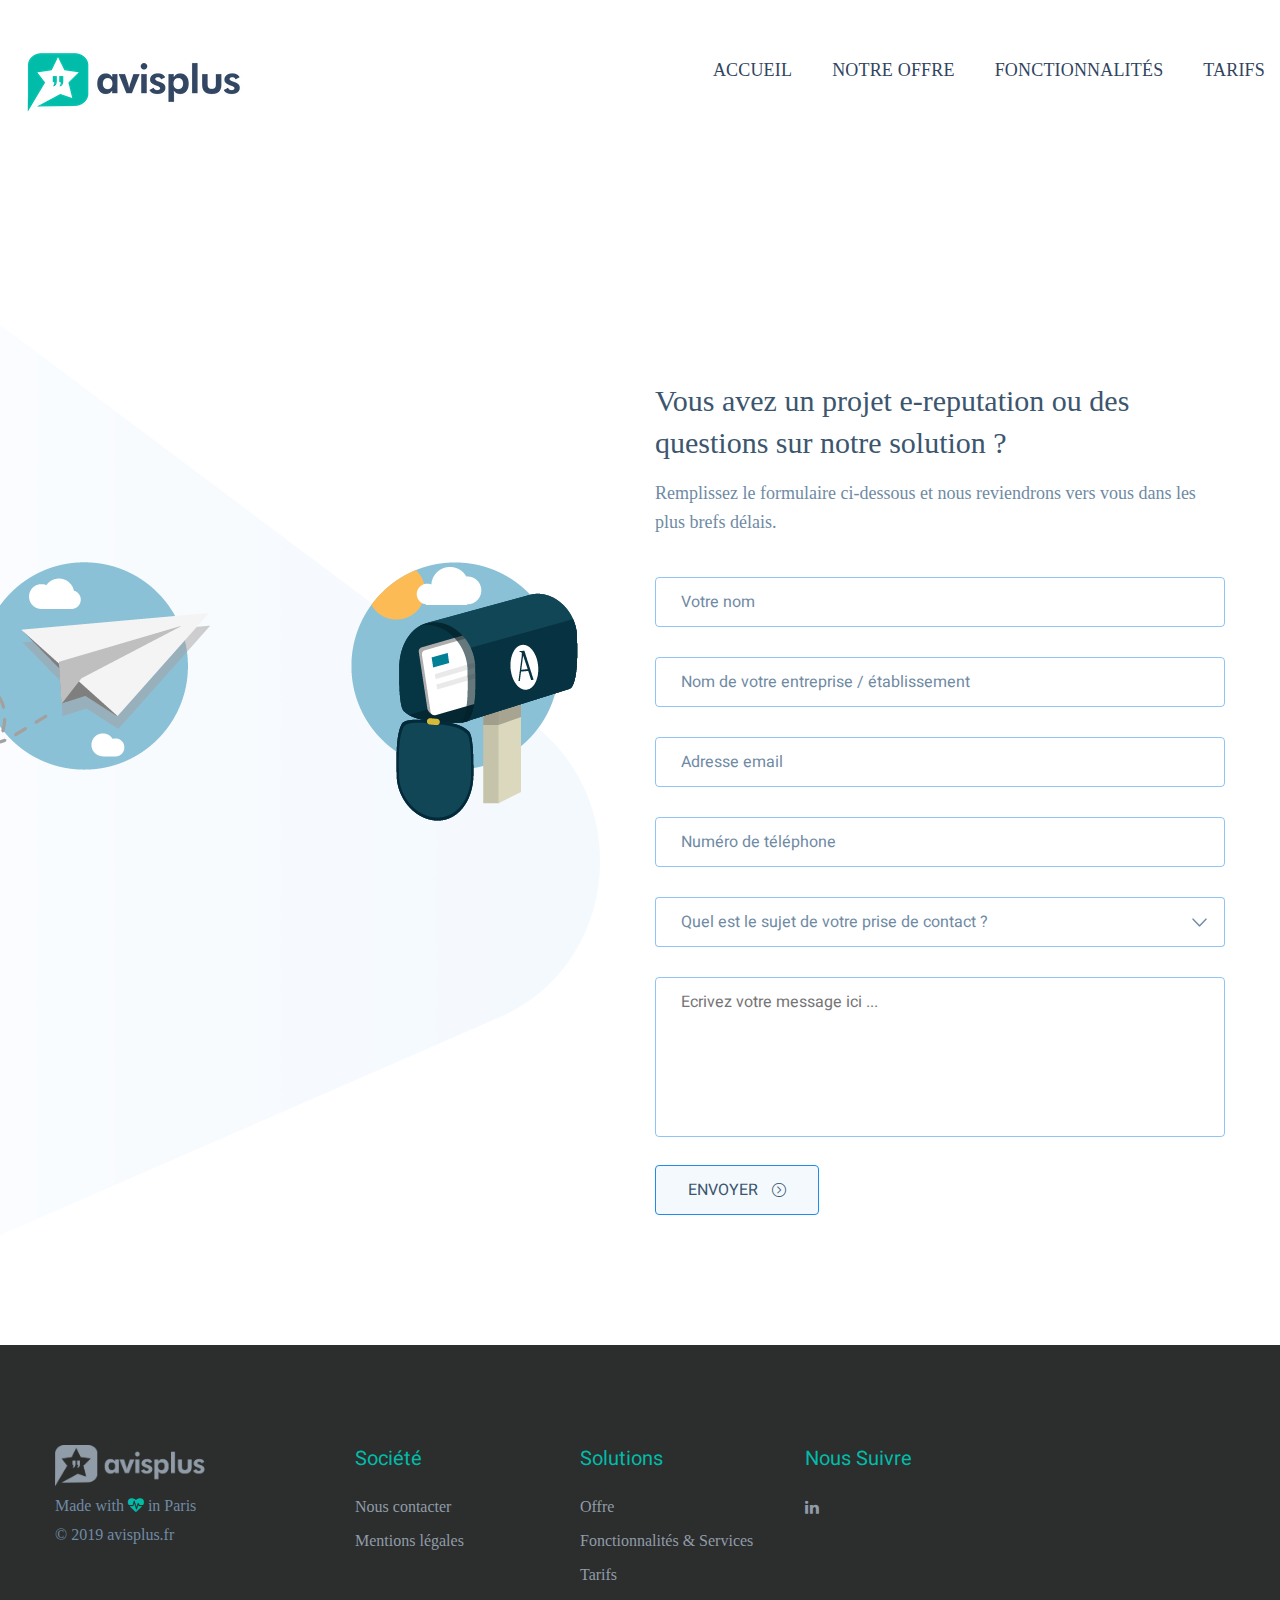
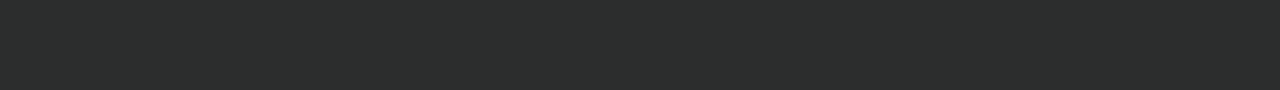
==== commit bd31d6ad: "a" ====
--- a/contact.html
+++ b/contact.html
@@ -1,6 +1,21 @@
 <!DOCTYPE html>
 <html>
 <head>
+
+        <!-- to remove when go online !! -->
+<meta name="robots" content="noindex, nofollow"> 
+
+<!-- Global site tag (gtag.js) - Google Analytics -->
+<script async src="https://www.googletagmanager.com/gtag/js?id=UA-143497822-1"></script>
+<script>
+  window.dataLayer = window.dataLayer || [];
+  function gtag(){dataLayer.push(arguments);}
+  gtag('js', new Date());
+
+  gtag('config', 'UA-143497822-1');
+</script>
+
+
 <meta charset="utf-8">
 <title>avisplus</title>
 <!-- Stylesheets -->
@@ -56,7 +71,7 @@
                                     <li><a href="index.html#offer">Notre offre</a></li>
                                     <li><a href="index.html#features">Fonctionnalités</a></li>
                                     <li><a href="tarifs.html">Tarifs</a></li>
-                                    <li><a href="https://julienz5.github.io/avisplus_connexion/" target="_blank"><span class="glyphicon glyphicon-log-in"></span> Se Connecter</a></li>
+                                    <!-- <li><a href="https://julienz5.github.io/avisplus_connexion/" target="_blank"><span class="glyphicon glyphicon-log-in"></span> Se Connecter</a></li> -->
                                  </ul>
                             </div>
                             
--- a/css/custom.css
+++ b/css/custom.css
@@ -10,8 +10,25 @@
     height: 75px;
 }
 
+h2{
+  font-family: 'Nunito Sans';
+}
+
+p{
+  font-family: 'Nunito';
+}
+
+body{
+  font-family: 'Nunito';
+}
+
+.main-menu .navigation {
+  font-family: 'Nunito Sans';
+}
+
 .main-menu .navigation > li > a {
     color: #304460;
+    text-transform: uppercase;
 }
 .main-menu .navigation > li:hover > a, .main-menu .navigation > li.current > a, .main-menu .navigation > li.current-menu-item > a {
     color: #FF5A5A;
@@ -21,6 +38,8 @@
 }
 .banner-one .text-column h4 {
     color: #FF5A5A;
+    font-family: 'Cabin';
+    text-transform: uppercase;
 }
 
 .banner-one {
@@ -78,6 +97,7 @@
     font-size: 20px;
     transition-duration: 0.25s;
     margin-top:54px;
+    font-family: 'Nunito Sans'
   }
   #discover-button:hover {
     background-color: #f5f7f9;
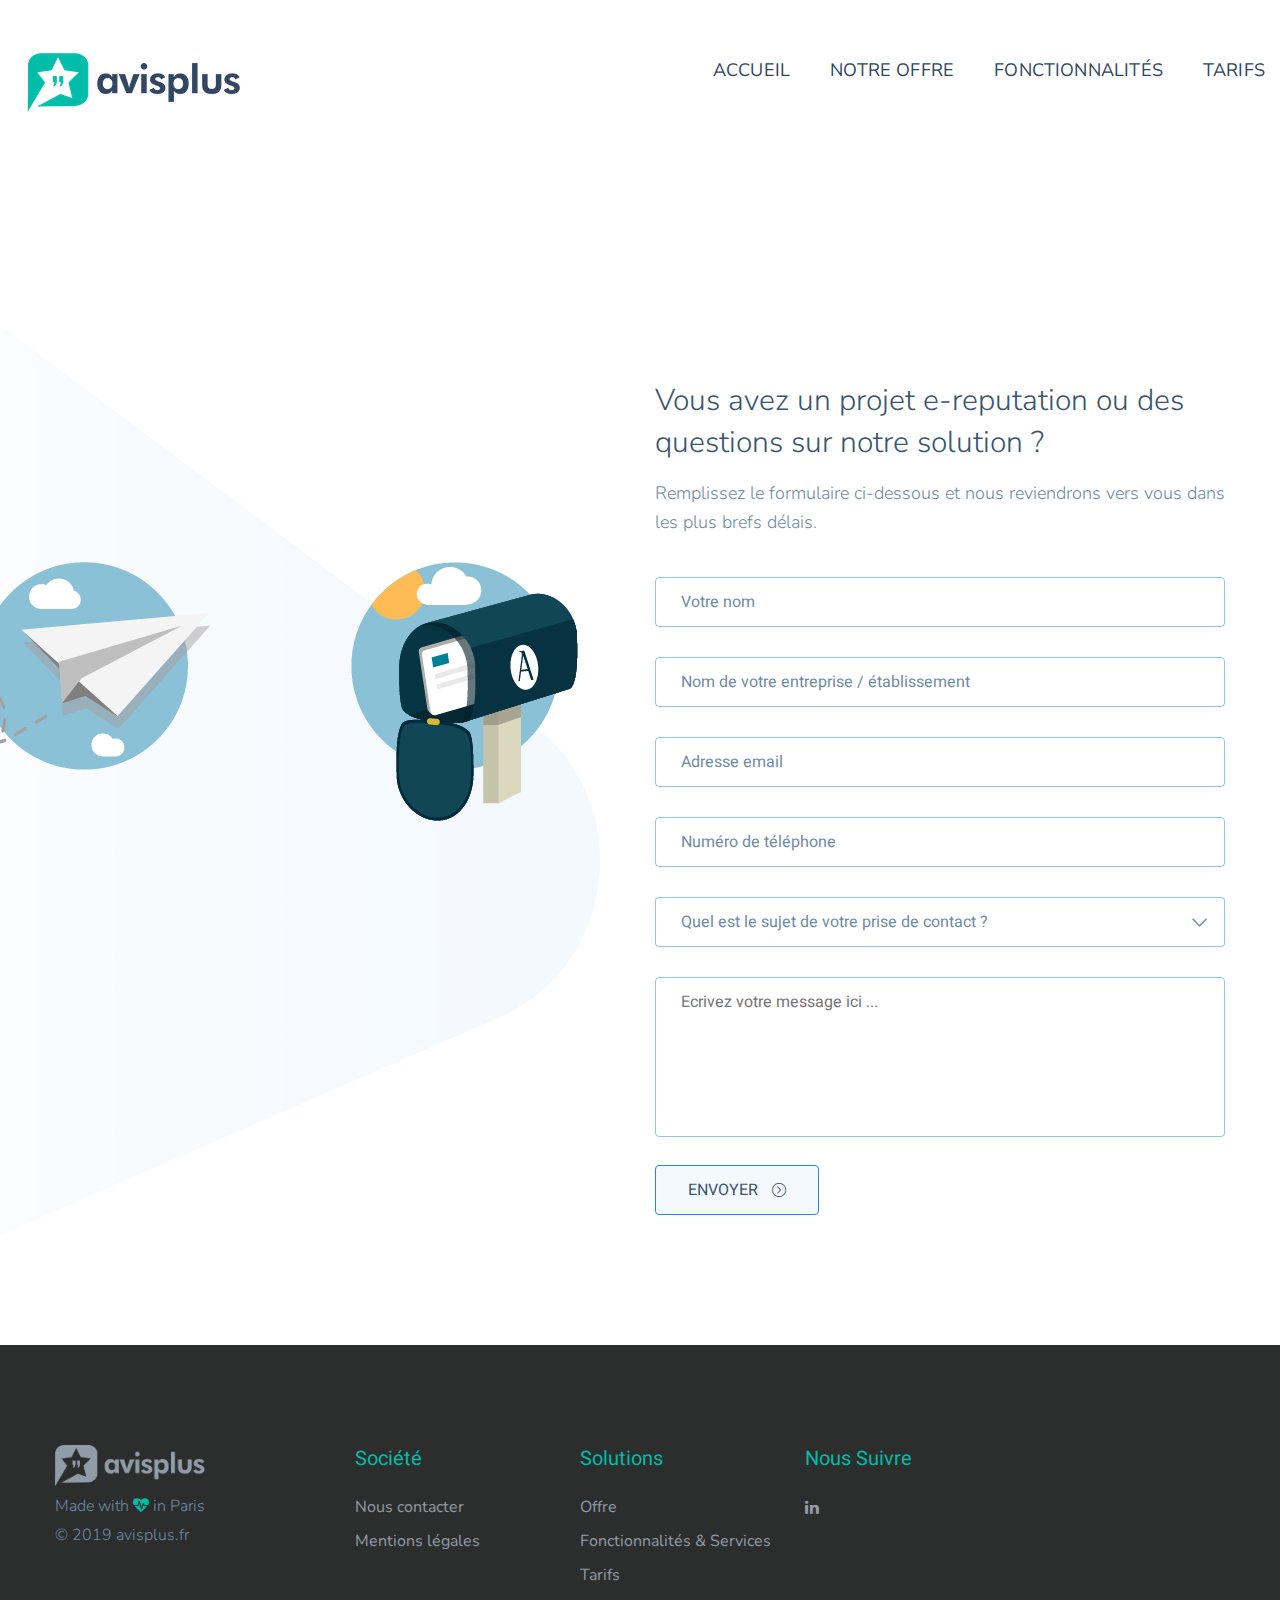
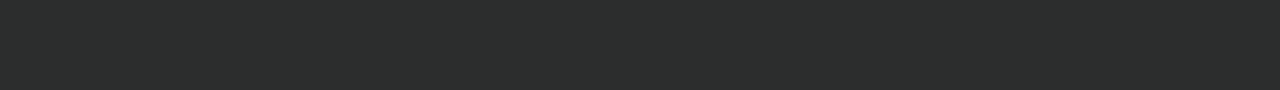
==== commit aa7fd52a: "s" ====
--- a/contact.html
+++ b/contact.html
@@ -1,9 +1,6 @@
 <!DOCTYPE html>
 <html>
 <head>
-
-        <!-- to remove when go online !! -->
-<meta name="robots" content="noindex, nofollow"> 
 
 <!-- Global site tag (gtag.js) - Google Analytics -->
 <script async src="https://www.googletagmanager.com/gtag/js?id=UA-143497822-1"></script>
@@ -17,8 +14,12 @@
 
 
 <meta charset="utf-8">
-<title>avisplus</title>
+<title>Nous contacter</title>
+<meta name="description" content="Entrez en contact avec nos équipe pour en savoir plus sur notre solution. Nous serons ravis de vous répondre dans les meilleurs délais. ">
 <!-- Stylesheets -->
+<link href="https://fonts.googleapis.com/css?family=Nunito&display=swap" rel="stylesheet">
+<link href="https://fonts.googleapis.com/css?family=Nunito+Sans&display=swap" rel="stylesheet">
+<link href="https://fonts.googleapis.com/css?family=Cabin&display=swap" rel="stylesheet">
 <link href="css/bootstrap.css" rel="stylesheet">
 <link href="css/style.css" rel="stylesheet">
 <link href="css/custom.css" rel="stylesheet">
@@ -71,17 +72,12 @@
                                     <li><a href="index.html#offer">Notre offre</a></li>
                                     <li><a href="index.html#features">Fonctionnalités</a></li>
                                     <li><a href="tarifs.html">Tarifs</a></li>
-                                    <!-- <li><a href="https://julienz5.github.io/avisplus_connexion/" target="_blank"><span class="glyphicon glyphicon-log-in"></span> Se Connecter</a></li> -->
                                  </ul>
                             </div>
                             
                         </nav>
                         <!-- Main Menu End-->
-                        
-                        <!--Other Links-->
-<!--                         <div class="other-links">
-                        	<a href="#" class="theme-btn btn-style-one">SIGN IN</a>
-                        </div> -->
+
                         
                     </div>
                     <!--Nav Outer End-->
@@ -101,14 +97,6 @@
         </div>
     </section>
     <!--End Main Banner-->
-
-   <!-- <div class="row clearfix" style="padding-bottom:150px; text-align:center; margin-right: 0px; margin-left: 0px">
-        <p style="color:#314663">Vous avez un projet e-reputation ? Des questions sur notre offre ? Nous serions ravis d'en discuter avec vous !</p>
-        <a href="mailto:contact@avisplus.fr"><span class="glyphicon glyphicon-envelope" style="font-size:50px; color: #909ca7; padding-top: 30px"></span></a>
-        <p style="font-style: italic">contact@avisplus.fr</p>
-        <a href="#"><span class="fa fa-linkedin" style="font-size:50px; color: #909ca7; padding-top: 30px"></span></a>
-        <p style="font-style: italic">LinkedIn page</p>
-   </div> -->
 
     <!-- Contact Section -->
     <section class="contact-section" id="contact">
@@ -196,8 +184,6 @@
                                         <h3>Société</h3>
                                         <div class="links">
                                             <ul>
-                                                <!-- <li><a href="#">Qui sommes-nous?</a></li>
-                                                <li><a href="#">Nos références</a></li> -->
                                                 <li><a href="contact.html">Nous contacter </a></li>
                                                 <li><a href="mentions.html">Mentions légales</a></li>
                                             </ul>
@@ -228,8 +214,7 @@
                                     	<h3>Nous suivre</h3>
                                         <div class="social-links">
                                             <ul class="clearfix">
-                                                <!-- <li><a href="#"><span class="fa fa-facebook-f"></span></a></li> -->
-                                                <li><a href="#"><span class="fa fa-linkedin"></span></a></li>
+                                                <li><a href="https://www.linkedin.com/company/avisplus-e-reputation-software" target="_blank"><span class="fa fa-linkedin"></span></a></li>
                                             </ul>
                                         </div>
                                     </div>
--- a/css/custom.css
+++ b/css/custom.css
@@ -48,6 +48,14 @@
 
 .banner-one .text-column .inner {
     padding-top: 70px;
+}
+
+#démarrer_btn{
+  border-color: #00bca8;
+}
+
+#démarrer_btn:hover{
+  background-color: #00bca8;
 }
 
 .testimonials-carousel-one .text-column .text {
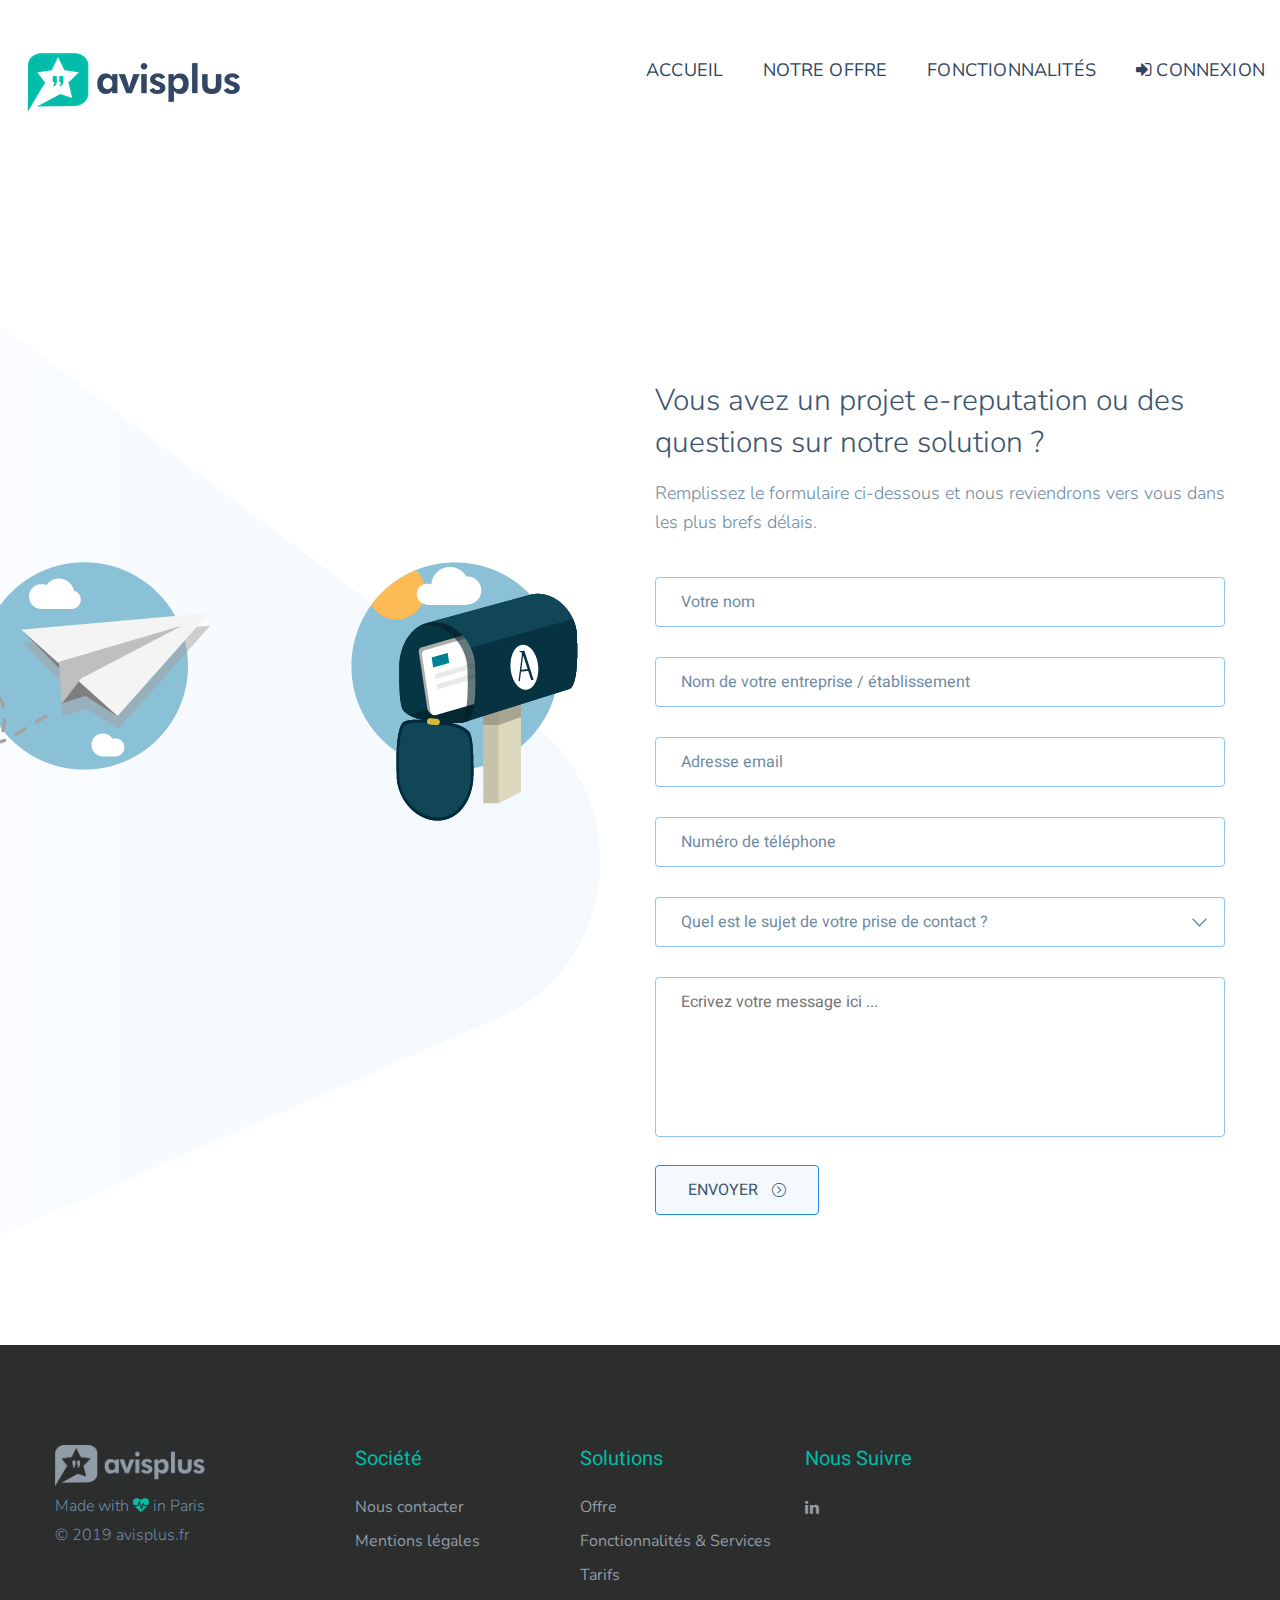
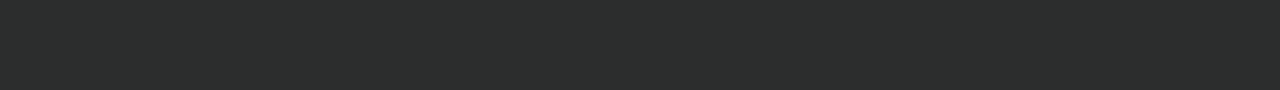
==== commit 56e31b91: "a" ====
--- a/contact.html
+++ b/contact.html
@@ -71,7 +71,7 @@
                                     <li><a href="index.html">Accueil</a></li>
                                     <li><a href="index.html#offer">Notre offre</a></li>
                                     <li><a href="index.html#features">Fonctionnalités</a></li>
-                                    <li><a href="tarifs.html">Tarifs</a></li>
+                                    <li><a href="https://plateforme.avisplus.fr" target="_blank"><i class="fa fa-sign-in"></i>   Connexion</a></li>
                                  </ul>
                             </div>
                             
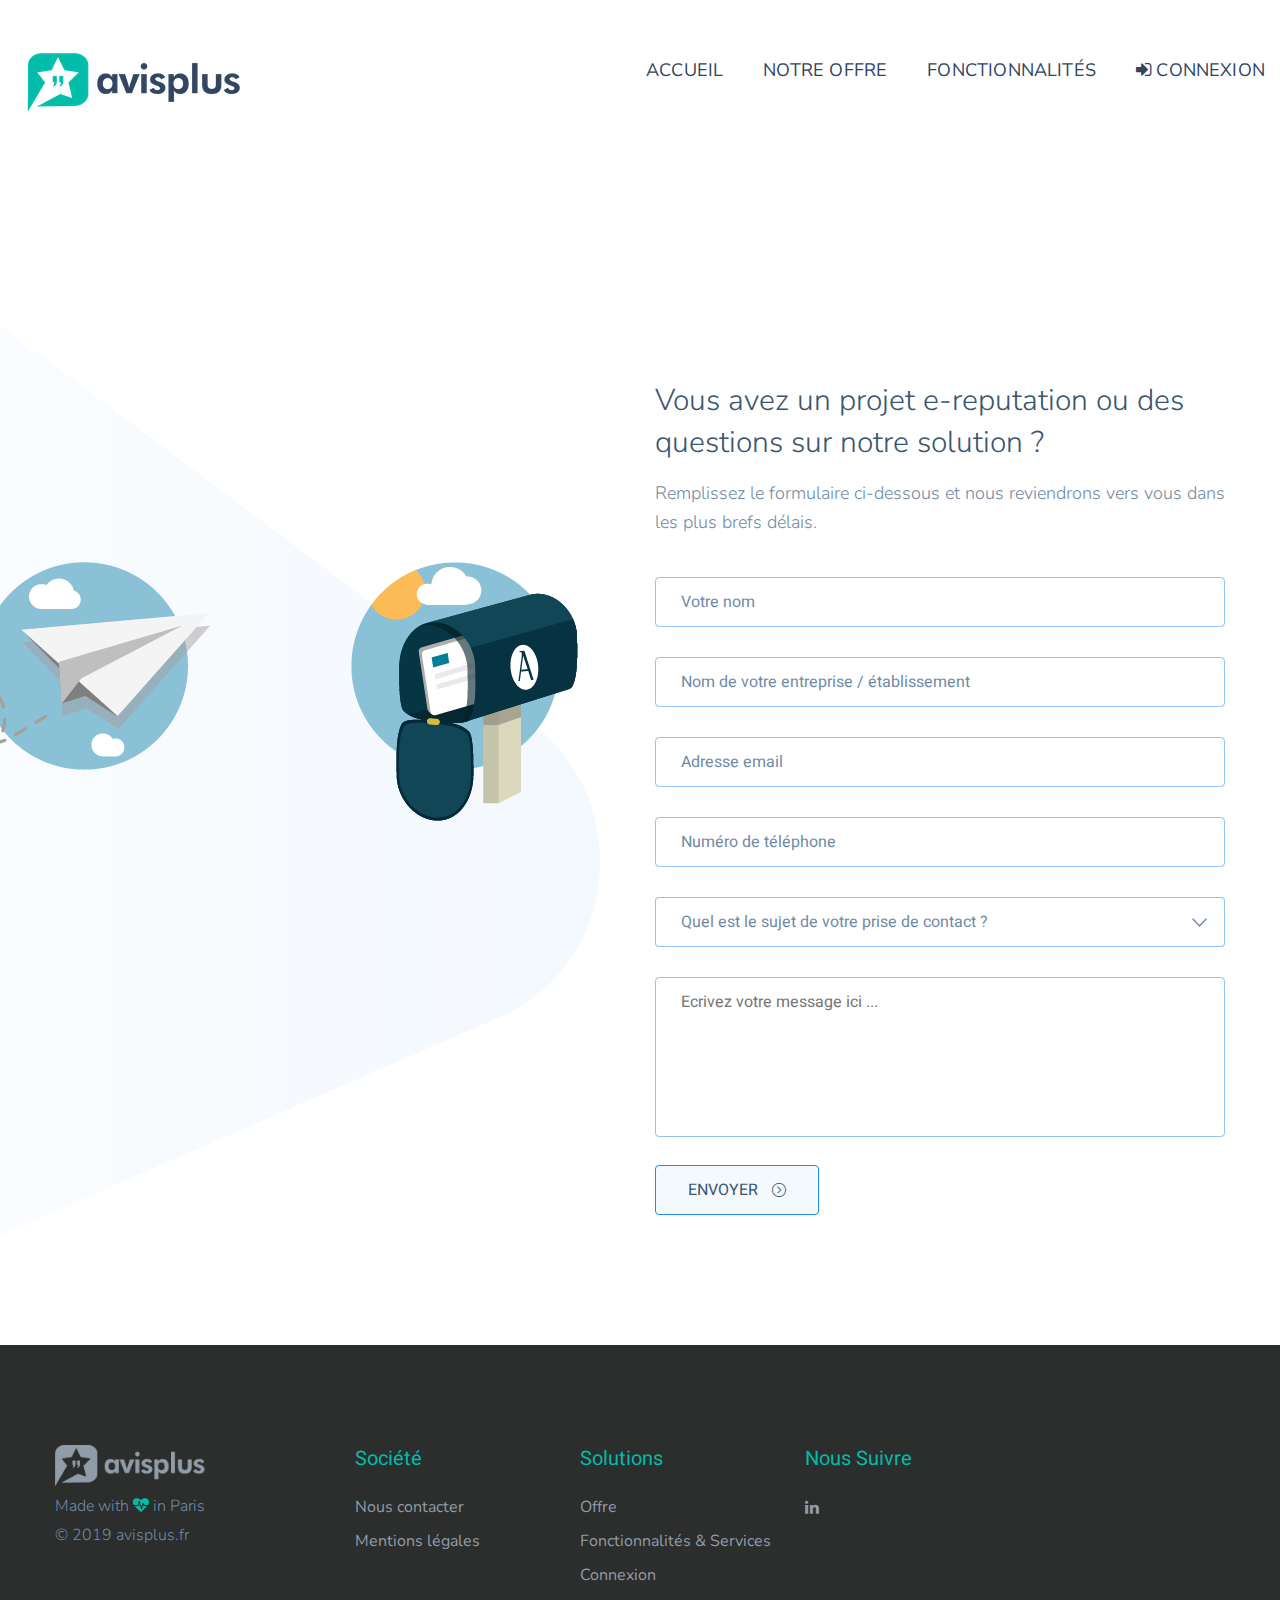
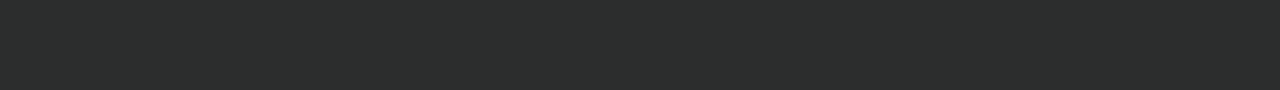
==== commit 07b2e447: "a" ====
--- a/contact.html
+++ b/contact.html
@@ -201,7 +201,7 @@
                                             <ul>
                                                 <li><a href="index.html#offer">Offre</a></li>
                                                 <li><a href="index.html#features">Fonctionnalités & Services</a></li>
-                                                <li><a href="tarifs.html">Tarifs</a></li>
+                                                <li><a href="https://plateforme.avisplus.fr" target="_blank">Connexion</a></li>
                                             </ul>
                                         </div>
                                     </div>
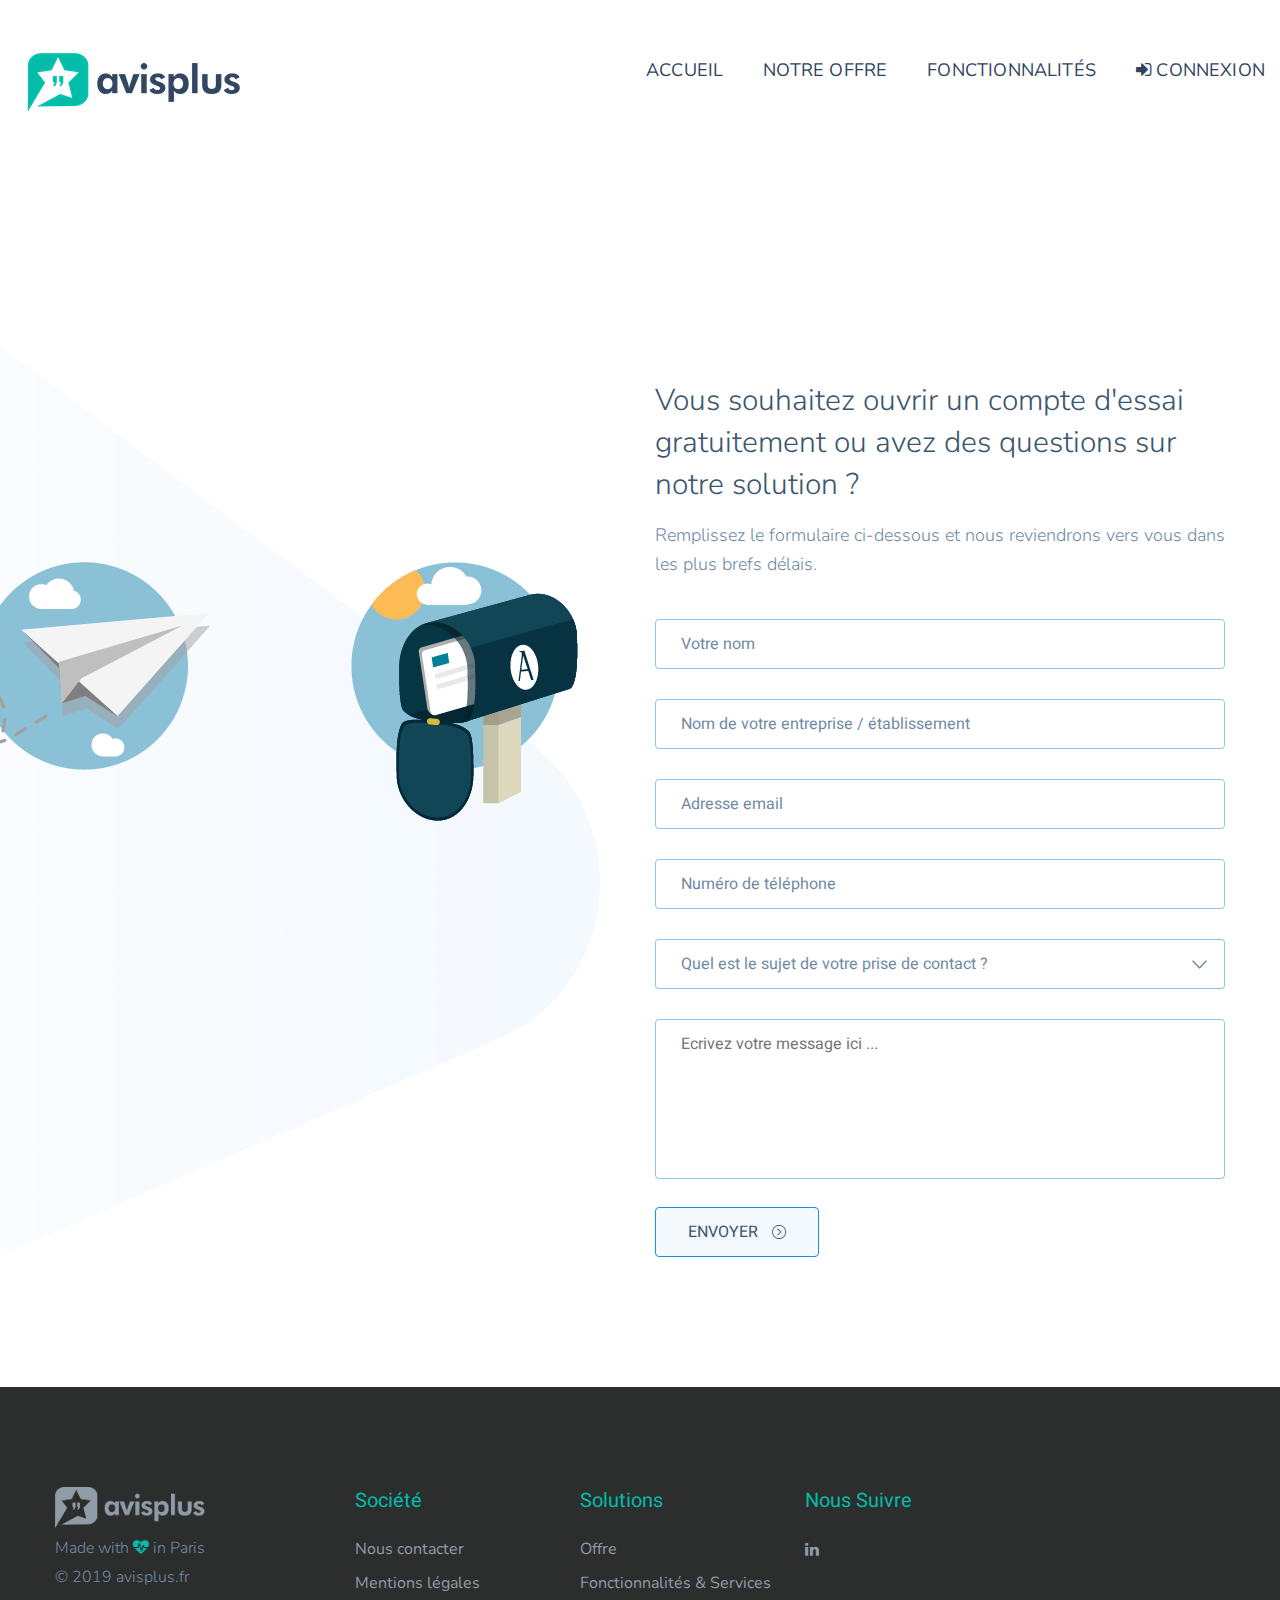
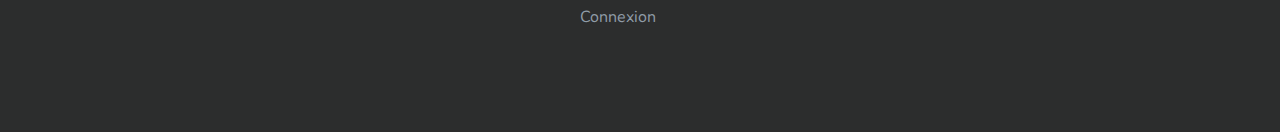
==== commit 9e05ad55: "d" ====
--- a/contact.html
+++ b/contact.html
@@ -23,8 +23,8 @@
 <link href="css/bootstrap.css" rel="stylesheet">
 <link href="css/style.css" rel="stylesheet">
 <link href="css/custom.css" rel="stylesheet">
-<link rel="shortcut icon" href="images/favicon.png" type="image/x-icon">
-<link rel="icon" href="images/favicon.png" type="image/x-icon">
+<link rel="shortcut icon" href="https://avisplus.fr/images/favicon.png" type="image/png">
+<link rel="apple-touch-icon" href="/https://avisplus.fr/images/favicon.png">
 <!-- Responsive -->
 <meta http-equiv="X-UA-Compatible" content="IE=edge">
 <meta name="viewport" content="width=device-width, initial-scale=1.0, maximum-scale=1.0, user-scalable=0">
@@ -112,7 +112,7 @@
                     
                     <div class="form-column col-md-6 col-sm-12 col-xs-12">
                         <div class="sec-title">
-                            <h2>Vous avez un projet e-reputation ou des questions sur notre solution ?</h2>
+                            <h2>Vous souhaitez ouvrir un compte d'essai gratuitement ou avez des questions sur notre solution ?</h2>
                             <div class="desc-text">Remplissez le formulaire ci-dessous et nous reviendrons vers vous dans les plus brefs délais. </div>
                         </div>
                         
